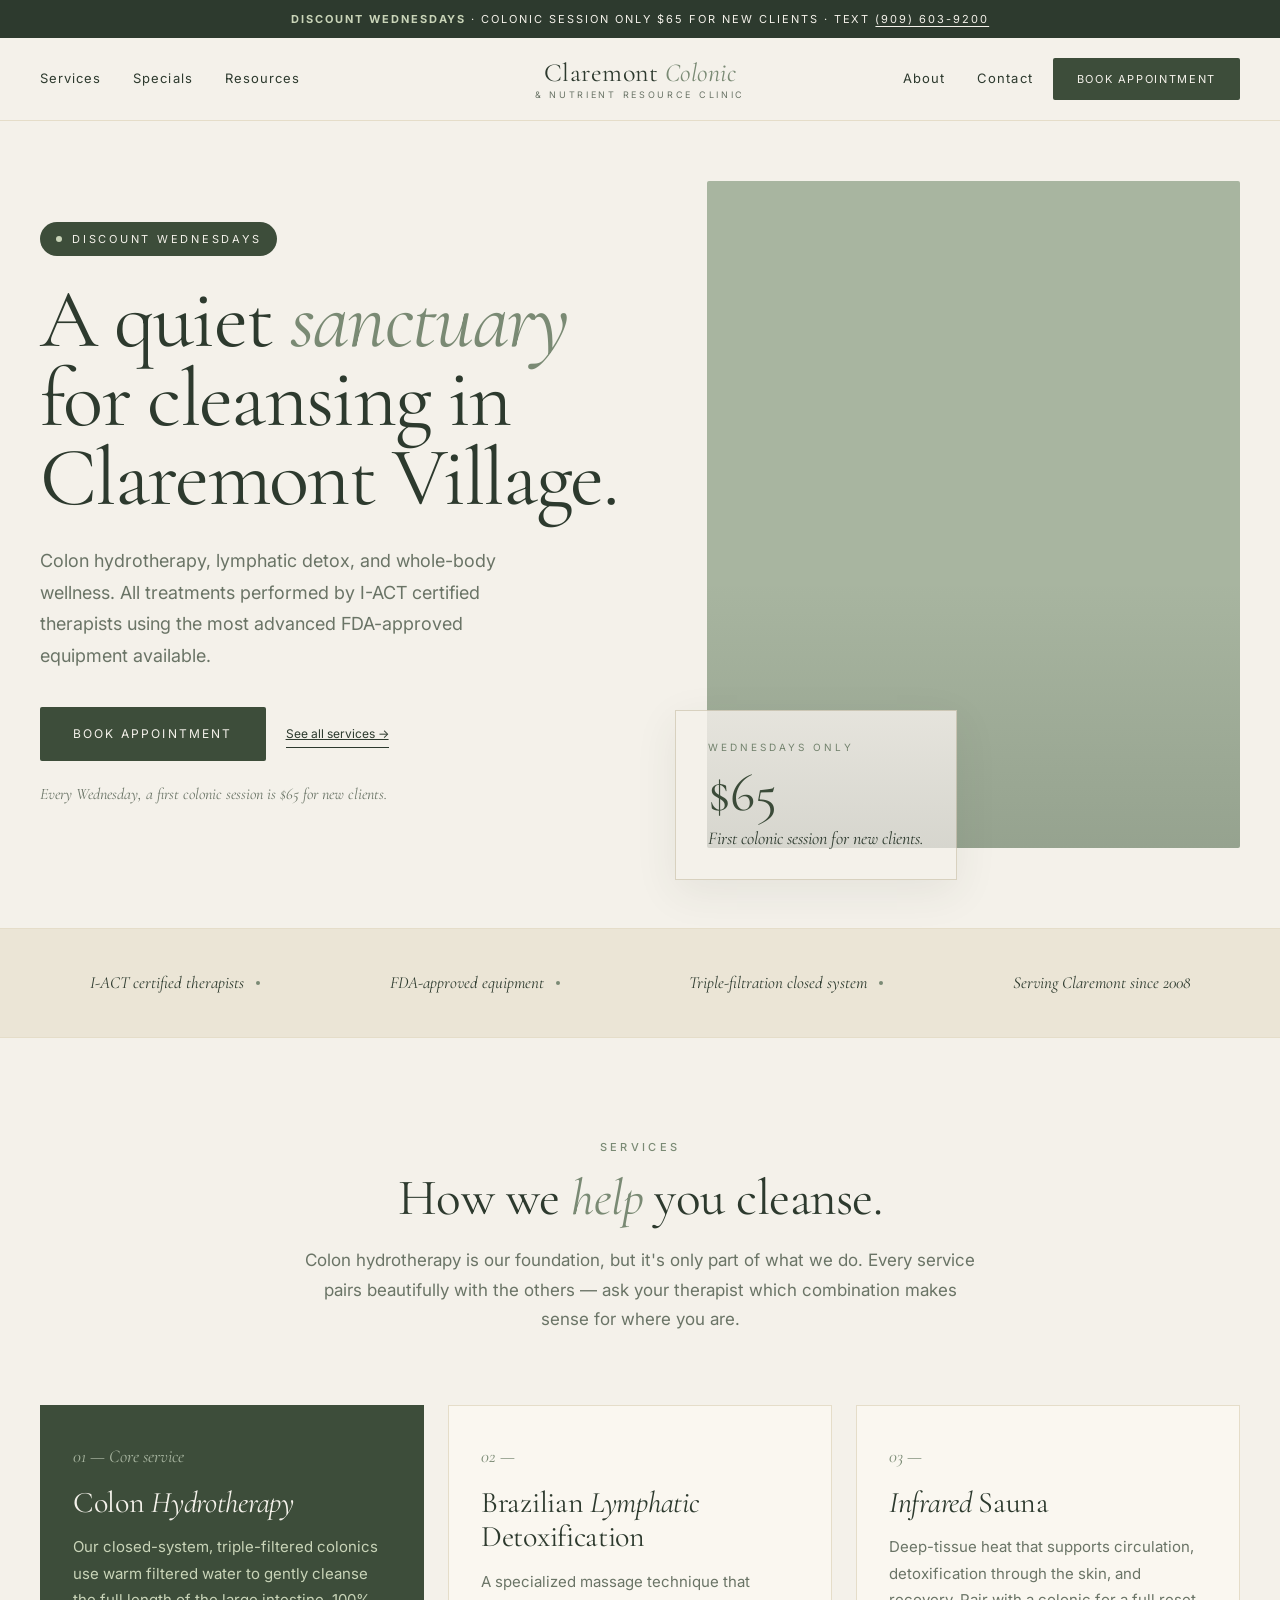
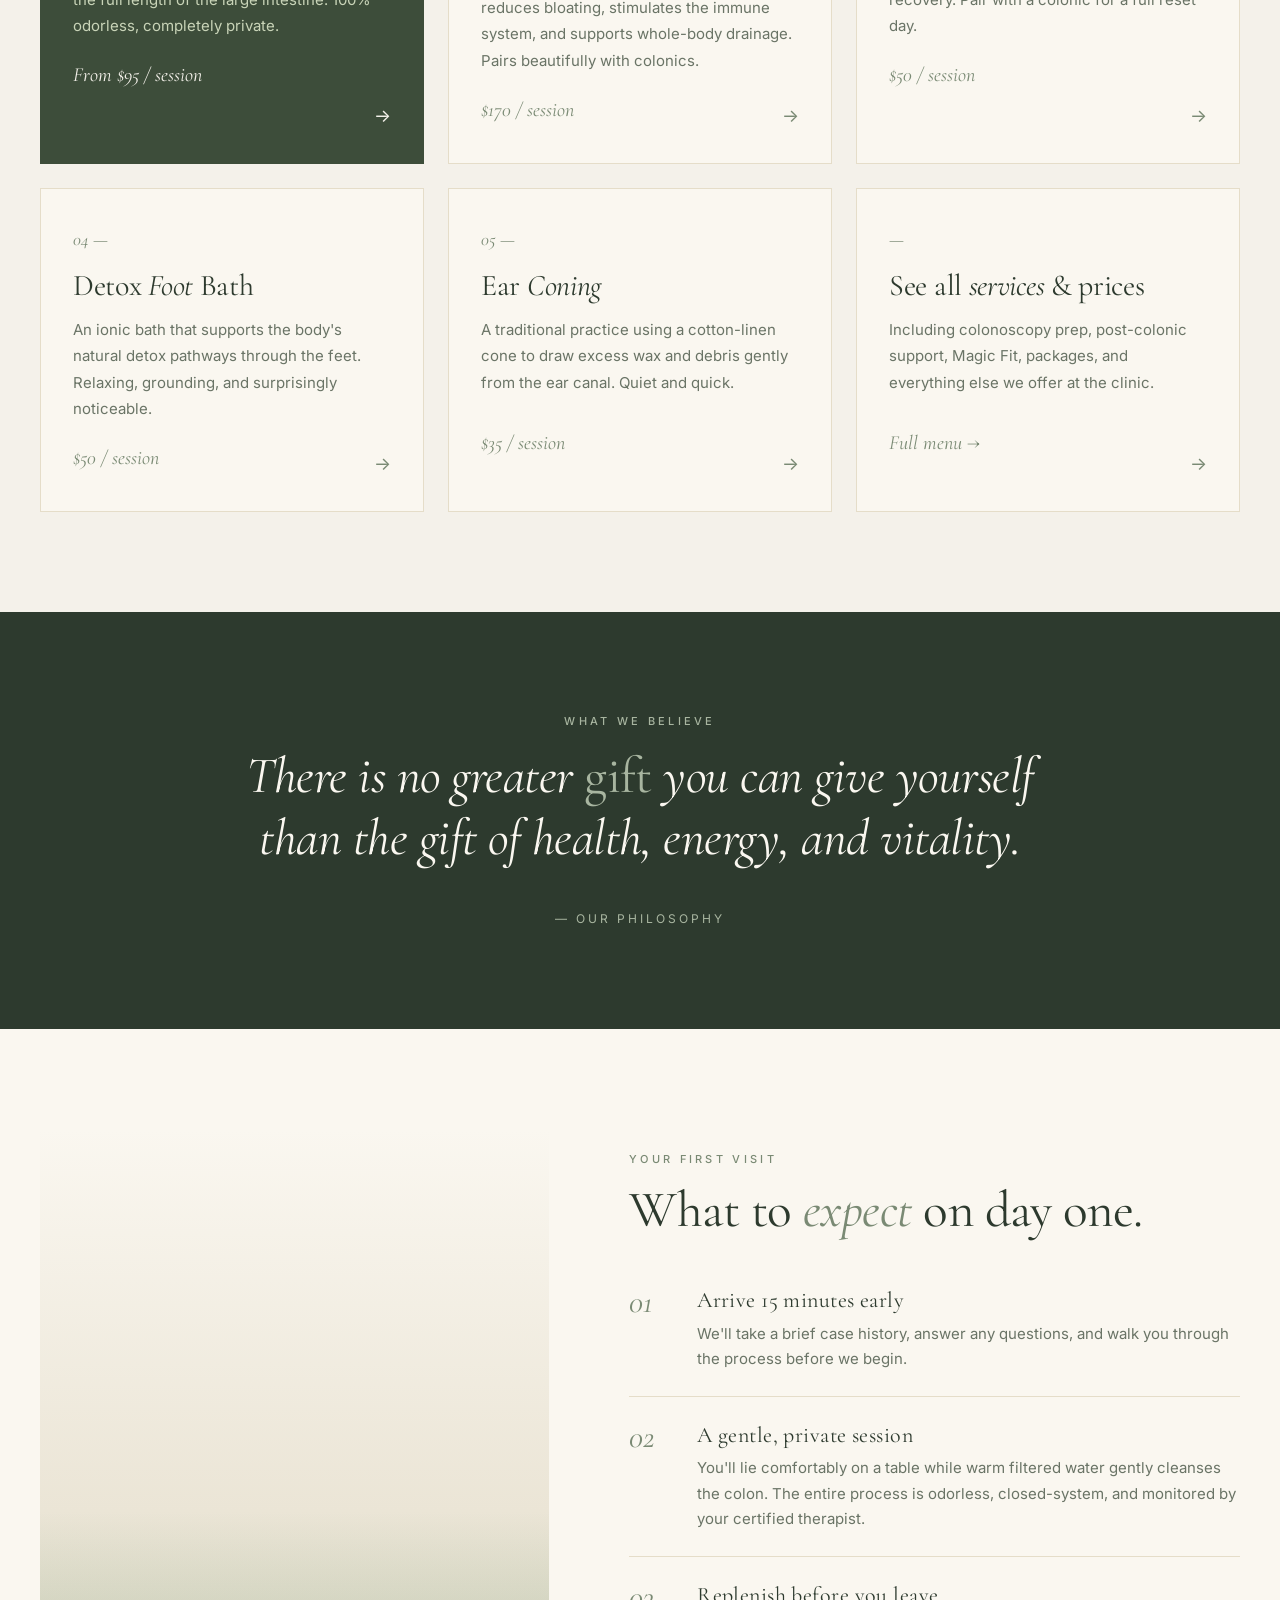
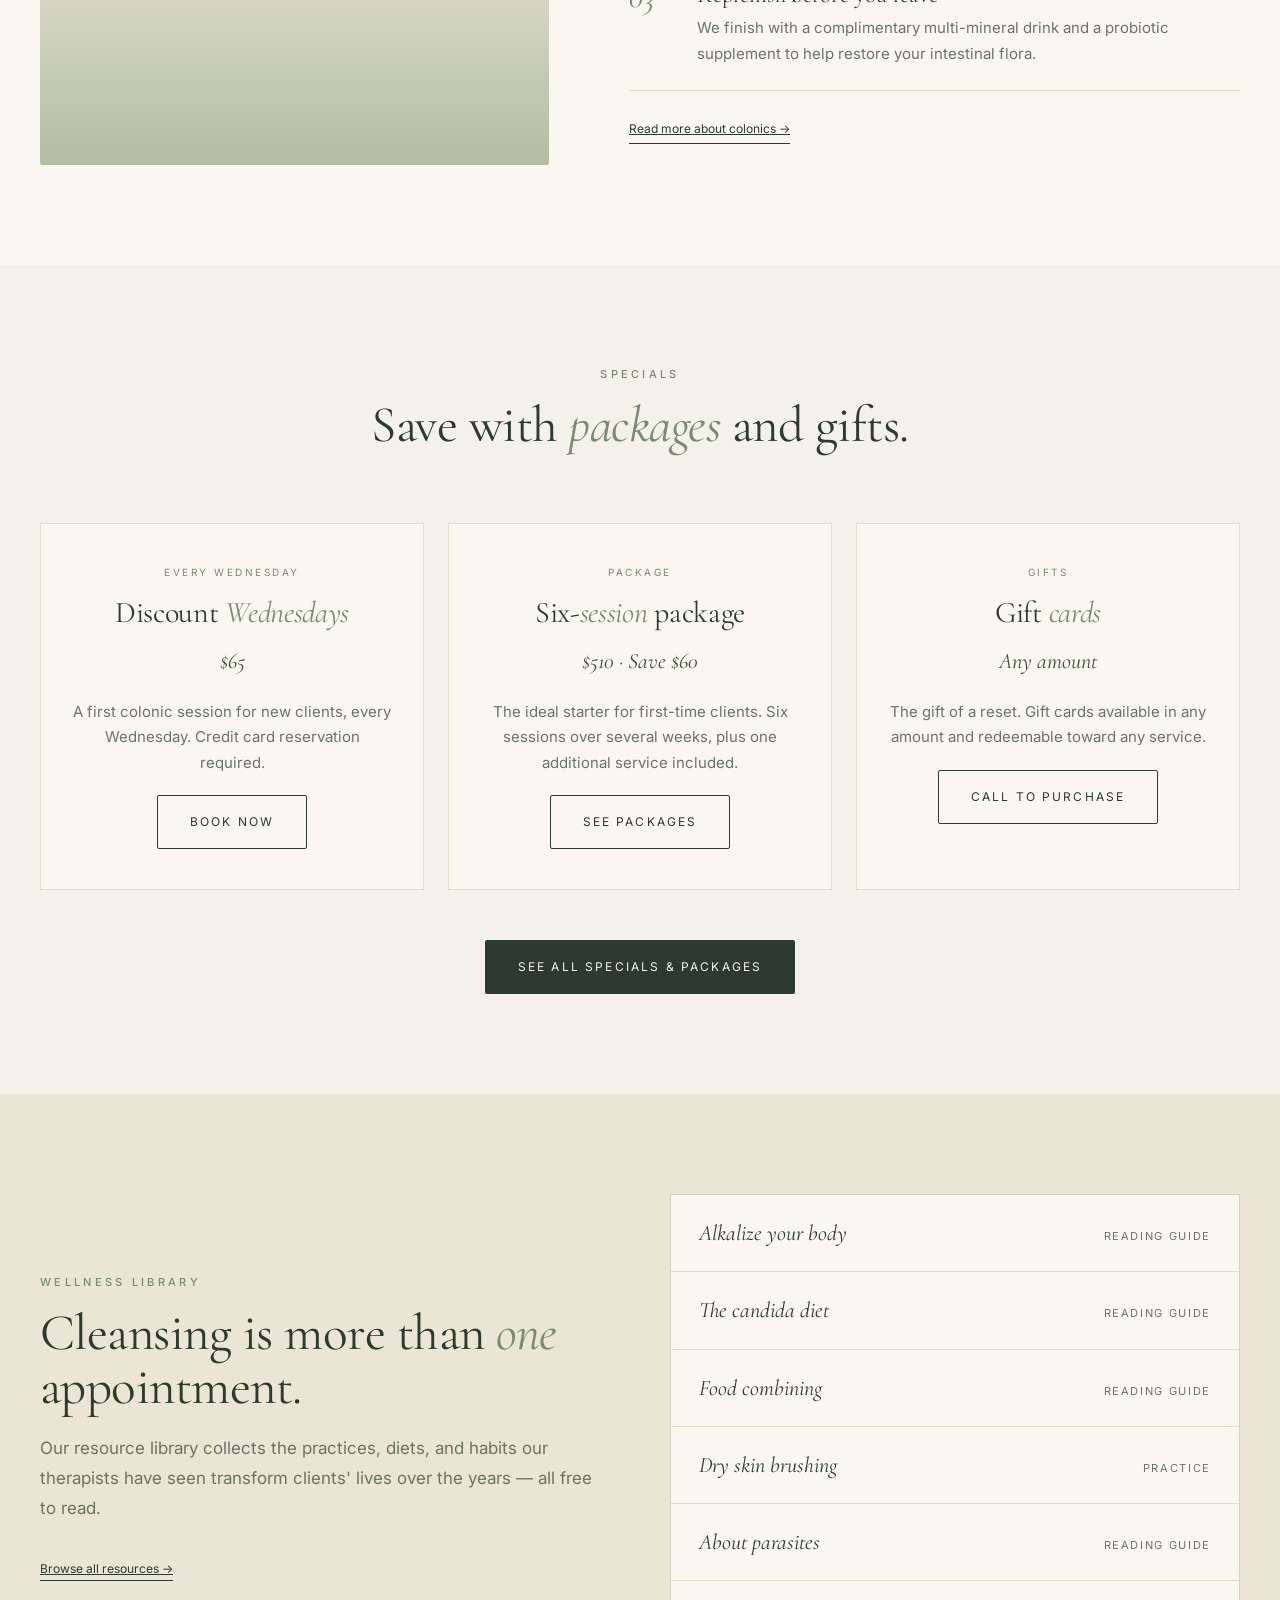
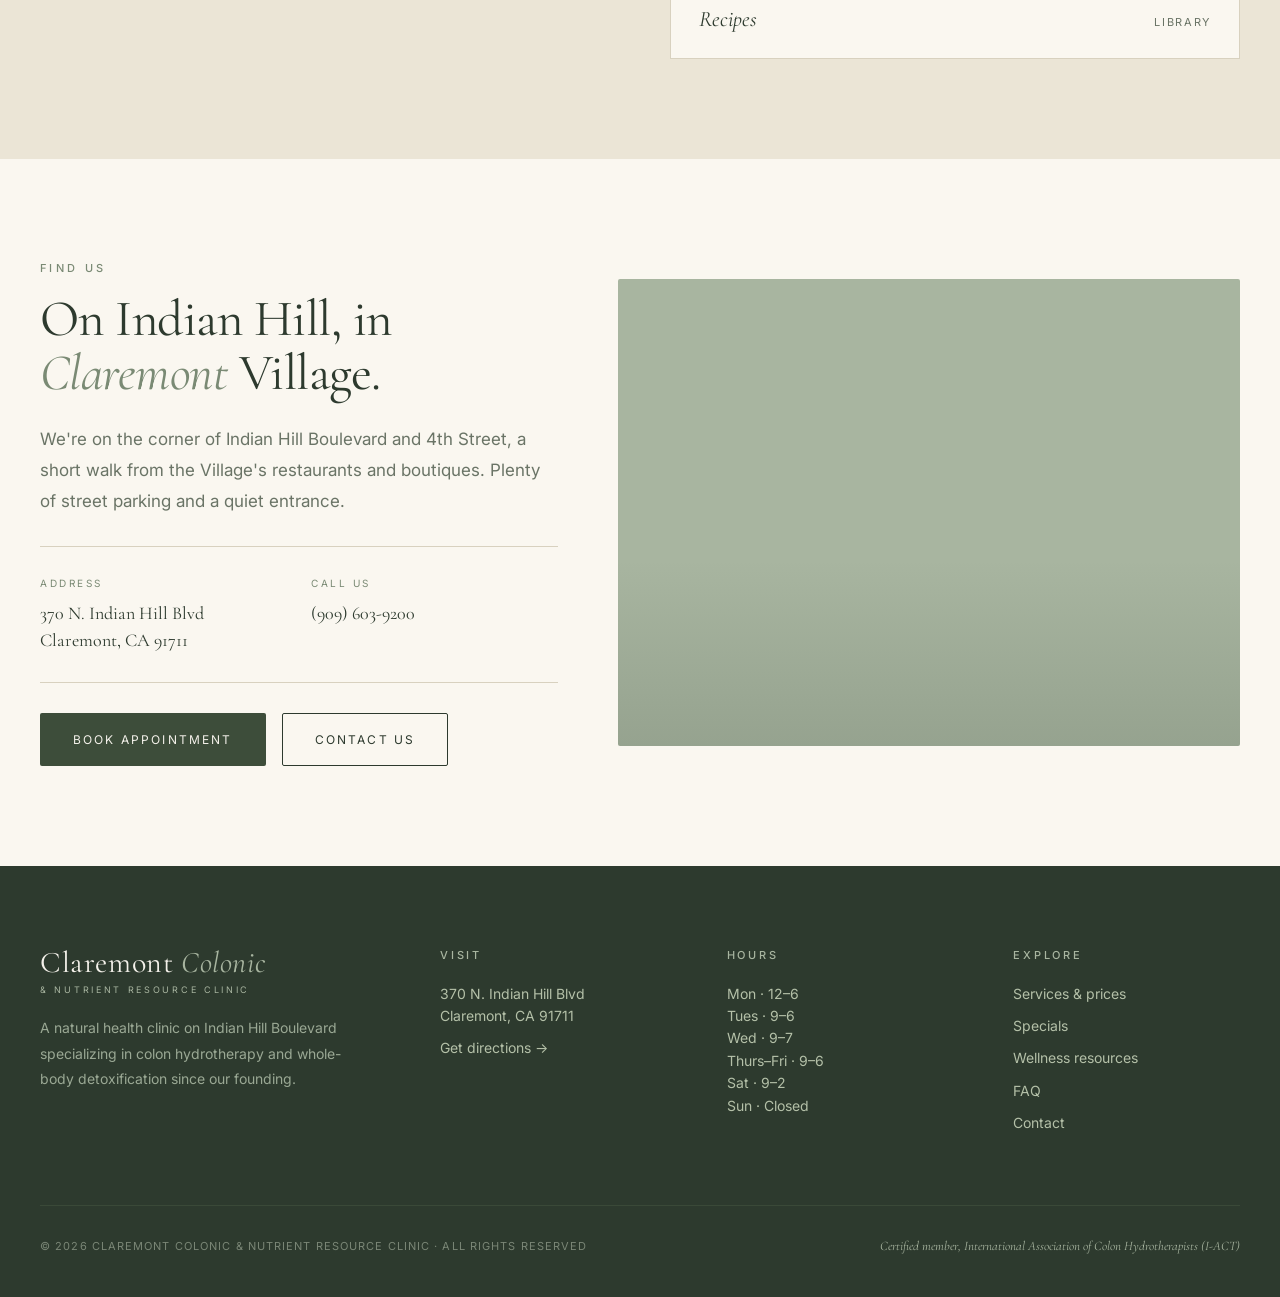
==== index.html @ 32102cdd "Add files via upload" ====
<!DOCTYPE html>
<html lang="en">
<head>
<meta charset="UTF-8">
<meta name="viewport" content="width=device-width, initial-scale=1.0">
<title>Claremont Colonic & Nutrient Resource Clinic · Colon Hydrotherapy in Claremont Village</title>
<meta name="description" content="A quiet sanctuary for cleansing in Claremont Village. Colon hydrotherapy, lymphatic detox, and whole-body wellness with I-ACT certified therapists.">
<link href="https://fonts.googleapis.com/css2?family=Cormorant+Garamond:ital,wght@0,400;0,500;1,400&family=Inter:wght@300;400;500&display=swap" rel="stylesheet">
<link rel="stylesheet" href="shared.css">
<style>
  /* === HERO with Wednesday special === */
  .hero {
    padding: 60px 40px 80px;
    min-height: 88vh;
    display: flex;
    align-items: center;
    background: var(--cream);
  }
  .hero-grid {
    display: grid;
    grid-template-columns: 1.1fr 1fr;
    gap: 80px;
    align-items: center;
    max-width: 1300px;
    margin: 0 auto;
    width: 100%;
  }
  .hero-badge {
    display: inline-flex;
    align-items: center;
    gap: 10px;
    padding: 8px 16px;
    background: var(--forest);
    color: var(--cream);
    font-size: 11px;
    letter-spacing: 0.25em;
    text-transform: uppercase;
    border-radius: 100px;
    margin-bottom: 24px;
  }
  .hero-badge .dot {
    width: 6px;
    height: 6px;
    background: #c9d4b8;
    border-radius: 50%;
  }
  .hero-left h1 {
    font-size: clamp(48px, 6.5vw, 92px);
    line-height: 0.95;
    margin-bottom: 28px;
    color: var(--forest-dark);
  }
  .hero-left h1 em {
    font-style: italic;
    color: var(--sage-deep);
  }
  .hero-lead {
    font-size: 18px;
    line-height: 1.75;
    max-width: 460px;
    margin-bottom: 36px;
    color: var(--muted);
  }
  .hero-ctas { display: flex; gap: 20px; align-items: center; flex-wrap: wrap; }
  .hero-fineprint {
    font-size: 13px;
    color: var(--muted);
    margin-top: 20px;
    font-style: italic;
    font-family: 'Cormorant Garamond', serif;
    font-size: 16px;
  }

  .hero-right { position: relative; }
  .hero-img {
    aspect-ratio: 4/5;
    border-radius: 2px;
  }
  .hero-deal {
    position: absolute;
    bottom: -32px;
    left: -32px;
    background: var(--cream);
    border: 1px solid var(--border);
    padding: 28px 32px;
    max-width: 300px;
    box-shadow: 0 12px 40px rgba(45, 58, 46, 0.08);
  }
  .hero-deal .label {
    font-size: 10px;
    letter-spacing: 0.3em;
    text-transform: uppercase;
    color: var(--sage-deep);
    margin-bottom: 10px;
  }
  .hero-deal .price {
    font-family: 'Cormorant Garamond', serif;
    font-size: 54px;
    color: var(--forest);
    line-height: 1;
    margin-bottom: 6px;
  }
  .hero-deal .desc {
    font-family: 'Cormorant Garamond', serif;
    font-style: italic;
    font-size: 18px;
    color: var(--ink);
    line-height: 1.4;
  }

  /* === TRUST STRIP === */
  .trust {
    background: var(--cream-deep);
    padding: 40px;
    border-top: 1px solid var(--border-light);
    border-bottom: 1px solid var(--border-light);
  }
  .trust-inner {
    max-width: 1200px;
    margin: 0 auto;
    display: flex;
    justify-content: space-around;
    align-items: center;
    gap: 30px;
    flex-wrap: wrap;
  }
  .trust-item {
    display: flex;
    align-items: center;
    gap: 12px;
    font-family: 'Cormorant Garamond', serif;
    font-size: 17px;
    font-style: italic;
    color: var(--ink);
  }
  .trust-item .sep {
    width: 4px;
    height: 4px;
    background: var(--sage-deep);
    border-radius: 50%;
  }

  /* === SERVICES OVERVIEW === */
  .services-section {
    background: var(--cream);
  }
  .services-head {
    text-align: center;
    max-width: 680px;
    margin: 0 auto 70px;
  }
  .services-head h2 em { font-style: italic; color: var(--sage-deep); }
  .services-head p { font-size: 17px; margin-top: 20px; color: var(--muted); line-height: 1.75; }

  .services-grid {
    display: grid;
    grid-template-columns: repeat(3, 1fr);
    gap: 24px;
    max-width: 1200px;
    margin: 0 auto;
  }
  .svc-card {
    text-decoration: none;
    color: inherit;
    display: block;
    padding: 36px 32px;
    background: var(--cream-light);
    border: 1px solid var(--border-light);
    transition: all 0.25s;
    position: relative;
  }
  .svc-card:hover {
    background: var(--cream-deep);
    border-color: var(--sage);
    transform: translateY(-2px);
  }
  .svc-card.featured {
    background: var(--forest);
    color: var(--cream);
    border-color: var(--forest);
  }
  .svc-card.featured:hover {
    background: var(--forest-dark);
  }
  .svc-card .num {
    font-family: 'Cormorant Garamond', serif;
    font-style: italic;
    font-size: 18px;
    color: var(--sage-deep);
    margin-bottom: 14px;
  }
  .svc-card.featured .num { color: var(--sage); }
  .svc-card h3 {
    font-family: 'Cormorant Garamond', serif;
    font-size: 30px;
    font-weight: 400;
    margin-bottom: 14px;
    color: var(--forest-dark);
    line-height: 1.15;
  }
  .svc-card.featured h3 { color: var(--cream); }
  .svc-card p {
    font-size: 15px;
    line-height: 1.75;
    color: var(--muted);
    margin-bottom: 20px;
    min-height: 90px;
  }
  .svc-card.featured p { color: #c9d4b8; }
  .svc-card .price {
    font-family: 'Cormorant Garamond', serif;
    font-style: italic;
    font-size: 20px;
    color: var(--sage-deep);
  }
  .svc-card.featured .price { color: var(--cream); }
  .svc-card .arrow {
    position: absolute;
    bottom: 32px;
    right: 32px;
    font-size: 18px;
    color: var(--sage-deep);
  }
  .svc-card.featured .arrow { color: var(--cream); }

  /* === PHILOSOPHY === */
  .philosophy {
    background: var(--forest-dark);
    color: var(--cream);
    text-align: center;
  }
  .philosophy .eyebrow { color: var(--sage); }
  .philosophy blockquote {
    font-family: 'Cormorant Garamond', serif;
    font-style: italic;
    font-size: clamp(32px, 4vw, 56px);
    line-height: 1.2;
    max-width: 920px;
    margin: 0 auto 40px;
    color: var(--cream-light);
    letter-spacing: -0.01em;
  }
  .philosophy blockquote em { color: var(--sage); font-style: normal; }
  .philosophy .attribution {
    font-size: 12px;
    letter-spacing: 0.25em;
    text-transform: uppercase;
    color: var(--sage);
  }

  /* === WHAT TO EXPECT === */
  .expect {
    background: var(--cream-light);
  }
  .expect-grid {
    display: grid;
    grid-template-columns: 1fr 1.2fr;
    gap: 80px;
    align-items: center;
    max-width: 1200px;
    margin: 0 auto;
  }
  .expect-img {
    aspect-ratio: 4/5;
    border-radius: 2px;
  }
  .expect-text h2 {
    margin-bottom: 24px;
  }
  .expect-text h2 em { font-style: italic; color: var(--sage-deep); }
  .expect-step {
    display: grid;
    grid-template-columns: 48px 1fr;
    gap: 20px;
    padding: 24px 0;
    border-bottom: 1px solid var(--border-light);
  }
  .expect-step:last-child { border-bottom: none; }
  .expect-step .n {
    font-family: 'Cormorant Garamond', serif;
    font-style: italic;
    font-size: 32px;
    color: var(--sage-deep);
    line-height: 1;
  }
  .expect-step h4 {
    font-family: 'Cormorant Garamond', serif;
    font-size: 22px;
    font-weight: 400;
    margin-bottom: 6px;
    color: var(--forest-dark);
  }
  .expect-step p {
    font-size: 15px;
    line-height: 1.7;
    color: var(--muted);
  }

  /* === SPECIALS TEASER === */
  .specials {
    background: var(--cream);
  }
  .specials-grid {
    display: grid;
    grid-template-columns: 1fr 1fr 1fr;
    gap: 24px;
    max-width: 1200px;
    margin: 0 auto;
  }
  .special-card {
    padding: 40px 32px;
    background: var(--cream-light);
    border: 1px solid var(--border-light);
    text-align: center;
  }
  .special-card .tag {
    font-size: 10px;
    letter-spacing: 0.25em;
    text-transform: uppercase;
    color: var(--sage-deep);
    margin-bottom: 14px;
  }
  .special-card h3 {
    font-family: 'Cormorant Garamond', serif;
    font-size: 30px;
    font-weight: 400;
    margin-bottom: 12px;
    line-height: 1.2;
  }
  .special-card h3 em { font-style: italic; color: var(--sage-deep); }
  .special-card p {
    font-size: 15px;
    line-height: 1.7;
    color: var(--muted);
    margin-bottom: 20px;
  }
  .special-card .amount {
    font-family: 'Cormorant Garamond', serif;
    font-style: italic;
    font-size: 22px;
    color: var(--forest);
    margin-bottom: 20px;
  }

  /* === RESOURCES PREVIEW === */
  .resources-preview {
    background: var(--cream-deep);
  }
  .resources-grid {
    display: grid;
    grid-template-columns: 1fr 1fr;
    gap: 60px;
    align-items: center;
    max-width: 1200px;
    margin: 0 auto;
  }
  .resources-text h2 em { font-style: italic; color: var(--sage-deep); }
  .resources-text p { font-size: 17px; line-height: 1.75; color: var(--muted); margin: 20px 0 30px; }
  .resources-list {
    list-style: none;
    padding: 0;
    background: var(--cream-light);
    border: 1px solid var(--border);
  }
  .resources-list li {
    padding: 20px 28px;
    border-bottom: 1px solid var(--border-light);
    display: flex;
    justify-content: space-between;
    align-items: baseline;
  }
  .resources-list li:last-child { border-bottom: none; }
  .resources-list li a {
    font-family: 'Cormorant Garamond', serif;
    font-size: 22px;
    color: var(--forest-dark);
    text-decoration: none;
    font-style: italic;
  }
  .resources-list li a:hover { color: var(--sage-deep); }
  .resources-list li .meta {
    font-size: 11px;
    letter-spacing: 0.15em;
    text-transform: uppercase;
    color: var(--muted);
  }

  /* === LOCATION === */
  .location-block {
    background: var(--cream-light);
  }
  .location-grid {
    display: grid;
    grid-template-columns: 1fr 1.2fr;
    gap: 60px;
    max-width: 1200px;
    margin: 0 auto;
    align-items: center;
  }
  .location-text h2 { margin-bottom: 24px; }
  .location-text h2 em { font-style: italic; color: var(--sage-deep); }
  .location-text p {
    font-size: 17px;
    line-height: 1.8;
    margin-bottom: 20px;
    color: var(--muted);
  }
  .location-details {
    display: grid;
    grid-template-columns: 1fr 1fr;
    gap: 24px;
    margin: 30px 0;
    padding: 28px 0;
    border-top: 1px solid var(--border);
    border-bottom: 1px solid var(--border);
  }
  .location-detail .label {
    font-size: 10px;
    letter-spacing: 0.25em;
    text-transform: uppercase;
    color: var(--sage-deep);
    margin-bottom: 8px;
  }
  .location-detail .val {
    font-family: 'Cormorant Garamond', serif;
    font-size: 18px;
    color: var(--forest-dark);
    line-height: 1.5;
  }
  .location-detail .val a { color: var(--forest-dark); text-decoration: none; }
  .location-img {
    aspect-ratio: 4/3;
    border-radius: 2px;
  }

  @media (max-width: 900px) {
    .hero-grid, .expect-grid, .resources-grid, .location-grid { grid-template-columns: 1fr; gap: 50px; }
    .hero-deal { position: static; margin-top: -20px; }
    .services-grid, .specials-grid { grid-template-columns: 1fr; }
    .trust-item { font-size: 15px; }
    .location-details { grid-template-columns: 1fr; }
  }
</style>
</head>
<body data-page="home">

<div id="site-header"></div>

<!-- HERO -->
<section class="hero">
  <div class="hero-grid">
    <div class="hero-left">
      <div class="hero-badge"><span class="dot"></span>Discount Wednesdays</div>
      <h1>A quiet <em>sanctuary</em> for cleansing in Claremont Village.</h1>
      <p class="hero-lead">Colon hydrotherapy, lymphatic detox, and whole-body wellness. All treatments performed by I-ACT certified therapists using the most advanced FDA-approved equipment available.</p>
      <div class="hero-ctas">
        <a href="#" class="cta cta-primary">Book Appointment</a>
        <a href="services.html" class="cta-ghost">See all services →</a>
      </div>
      <div class="hero-fineprint">Every Wednesday, a first colonic session is $65 for new clients.</div>
    </div>
    <div class="hero-right">
      <div class="hero-img img-slot building"></div>
      <div class="hero-deal">
        <div class="label">Wednesdays only</div>
        <div class="price">$65</div>
        <div class="desc">First colonic session for new clients.</div>
      </div>
    </div>
  </div>
</section>

<!-- TRUST STRIP -->
<div class="trust">
  <div class="trust-inner">
    <div class="trust-item">I-ACT certified therapists<span class="sep"></span></div>
    <div class="trust-item">FDA-approved equipment<span class="sep"></span></div>
    <div class="trust-item">Triple-filtration closed system<span class="sep"></span></div>
    <div class="trust-item">Serving Claremont since 2008</div>
  </div>
</div>

<!-- SERVICES -->
<section class="services-section">
  <div class="container">
    <div class="services-head">
      <div class="eyebrow">Services</div>
      <h2>How we <em>help</em> you cleanse.</h2>
      <p>Colon hydrotherapy is our foundation, but it's only part of what we do. Every service pairs beautifully with the others — ask your therapist which combination makes sense for where you are.</p>
    </div>

    <div class="services-grid">
      <a href="service-colonics.html" class="svc-card featured">
        <div class="num">01 — Core service</div>
        <h3>Colon <em>Hydrotherapy</em></h3>
        <p>Our closed-system, triple-filtered colonics use warm filtered water to gently cleanse the full length of the large intestine. 100% odorless, completely private.</p>
        <div class="price">From $95 / session</div>
        <span class="arrow">→</span>
      </a>

      <a href="service-stub.html" class="svc-card">
        <div class="num">02 —</div>
        <h3>Brazilian <em>Lymphatic</em> Detoxification</h3>
        <p>A specialized massage technique that reduces bloating, stimulates the immune system, and supports whole-body drainage. Pairs beautifully with colonics.</p>
        <div class="price">$170 / session</div>
        <span class="arrow">→</span>
      </a>

      <a href="service-stub.html" class="svc-card">
        <div class="num">03 —</div>
        <h3><em>Infrared</em> Sauna</h3>
        <p>Deep-tissue heat that supports circulation, detoxification through the skin, and recovery. Pair with a colonic for a full reset day.</p>
        <div class="price">$50 / session</div>
        <span class="arrow">→</span>
      </a>

      <a href="service-stub.html" class="svc-card">
        <div class="num">04 —</div>
        <h3>Detox <em>Foot</em> Bath</h3>
        <p>An ionic bath that supports the body's natural detox pathways through the feet. Relaxing, grounding, and surprisingly noticeable.</p>
        <div class="price">$50 / session</div>
        <span class="arrow">→</span>
      </a>

      <a href="service-stub.html" class="svc-card">
        <div class="num">05 —</div>
        <h3>Ear <em>Coning</em></h3>
        <p>A traditional practice using a cotton-linen cone to draw excess wax and debris gently from the ear canal. Quiet and quick.</p>
        <div class="price">$35 / session</div>
        <span class="arrow">→</span>
      </a>

      <a href="services.html" class="svc-card">
        <div class="num">—</div>
        <h3>See all <em>services</em> & prices</h3>
        <p>Including colonoscopy prep, post-colonic support, Magic Fit, packages, and everything else we offer at the clinic.</p>
        <div class="price">Full menu →</div>
        <span class="arrow">→</span>
      </a>
    </div>
  </div>
</section>

<!-- PHILOSOPHY -->
<section class="philosophy">
  <div class="container-narrow">
    <div class="eyebrow">What we believe</div>
    <blockquote>There is no greater <em>gift</em> you can give yourself than the gift of health, energy, and vitality.</blockquote>
    <div class="attribution">— Our philosophy</div>
  </div>
</section>

<!-- WHAT TO EXPECT -->
<section class="expect">
  <div class="expect-grid">
    <div class="expect-img img-slot clean-linen"></div>
    <div class="expect-text">
      <div class="eyebrow">Your first visit</div>
      <h2>What to <em>expect</em> on day one.</h2>
      <div class="expect-step">
        <div class="n">01</div>
        <div>
          <h4>Arrive 15 minutes early</h4>
          <p>We'll take a brief case history, answer any questions, and walk you through the process before we begin.</p>
        </div>
      </div>
      <div class="expect-step">
        <div class="n">02</div>
        <div>
          <h4>A gentle, private session</h4>
          <p>You'll lie comfortably on a table while warm filtered water gently cleanses the colon. The entire process is odorless, closed-system, and monitored by your certified therapist.</p>
        </div>
      </div>
      <div class="expect-step">
        <div class="n">03</div>
        <div>
          <h4>Replenish before you leave</h4>
          <p>We finish with a complimentary multi-mineral drink and a probiotic supplement to help restore your intestinal flora.</p>
        </div>
      </div>
      <a href="service-colonics.html" class="cta-ghost" style="margin-top: 24px; display: inline-block;">Read more about colonics →</a>
    </div>
  </div>
</section>

<!-- SPECIALS -->
<section class="specials">
  <div class="container">
    <div class="services-head">
      <div class="eyebrow">Specials</div>
      <h2>Save with <em>packages</em> and gifts.</h2>
    </div>
    <div class="specials-grid">
      <div class="special-card">
        <div class="tag">Every Wednesday</div>
        <h3>Discount <em>Wednesdays</em></h3>
        <div class="amount">$65</div>
        <p>A first colonic session for new clients, every Wednesday. Credit card reservation required.</p>
        <a href="#" class="cta cta-outline">Book now</a>
      </div>
      <div class="special-card">
        <div class="tag">Package</div>
        <h3>Six-<em>session</em> package</h3>
        <div class="amount">$510 · Save $60</div>
        <p>The ideal starter for first-time clients. Six sessions over several weeks, plus one additional service included.</p>
        <a href="services.html" class="cta cta-outline">See packages</a>
      </div>
      <div class="special-card">
        <div class="tag">Gifts</div>
        <h3>Gift <em>cards</em></h3>
        <div class="amount">Any amount</div>
        <p>The gift of a reset. Gift cards available in any amount and redeemable toward any service.</p>
        <a href="tel:9096039200" class="cta cta-outline">Call to purchase</a>
      </div>
    </div>
    <div style="text-align: center; margin-top: 50px;">
      <a href="specials.html" class="cta cta-dark">See all specials & packages</a>
    </div>
  </div>
</section>

<!-- RESOURCES -->
<section class="resources-preview">
  <div class="resources-grid">
    <div class="resources-text">
      <div class="eyebrow">Wellness library</div>
      <h2>Cleansing is more than <em>one</em> appointment.</h2>
      <p>Our resource library collects the practices, diets, and habits our therapists have seen transform clients' lives over the years — all free to read.</p>
      <a href="resources.html" class="cta-ghost">Browse all resources →</a>
    </div>
    <ul class="resources-list">
      <li>
        <a href="resources.html">Alkalize your body</a>
        <span class="meta">Reading guide</span>
      </li>
      <li>
        <a href="resources.html">The candida diet</a>
        <span class="meta">Reading guide</span>
      </li>
      <li>
        <a href="resources.html">Food combining</a>
        <span class="meta">Reading guide</span>
      </li>
      <li>
        <a href="resources.html">Dry skin brushing</a>
        <span class="meta">Practice</span>
      </li>
      <li>
        <a href="resources.html">About parasites</a>
        <span class="meta">Reading guide</span>
      </li>
      <li>
        <a href="resources.html">Recipes</a>
        <span class="meta">Library</span>
      </li>
    </ul>
  </div>
</section>

<!-- LOCATION -->
<section class="location-block">
  <div class="location-grid">
    <div class="location-text">
      <div class="eyebrow">Find us</div>
      <h2>On Indian Hill, in <em>Claremont</em> Village.</h2>
      <p>We're on the corner of Indian Hill Boulevard and 4th Street, a short walk from the Village's restaurants and boutiques. Plenty of street parking and a quiet entrance.</p>
      <div class="location-details">
        <div class="location-detail">
          <div class="label">Address</div>
          <div class="val">370 N. Indian Hill Blvd<br>Claremont, CA 91711</div>
        </div>
        <div class="location-detail">
          <div class="label">Call us</div>
          <div class="val"><a href="tel:9096039200">(909) 603-9200</a></div>
        </div>
      </div>
      <div style="display: flex; gap: 16px; flex-wrap: wrap;">
        <a href="#" class="cta cta-primary">Book Appointment</a>
        <a href="contact.html" class="cta cta-outline">Contact us</a>
      </div>
    </div>
    <div class="location-img img-slot building"></div>
  </div>
</section>

<div id="site-footer"></div>
<script src="shared.js"></script>
</body>
</html>
---- shared.css ----
/* ==========================================================================
   CLAREMONT COLONIC & NUTRIENT RESOURCE CLINIC — shared styles
   ========================================================================== */

* { margin: 0; padding: 0; box-sizing: border-box; }
html { scroll-behavior: smooth; }
body {
  font-family: 'Inter', -apple-system, sans-serif;
  background: #f4f1ea;
  color: #2d3a2e;
  line-height: 1.65;
  font-size: 16px;
  -webkit-font-smoothing: antialiased;
}

/* Palette */
:root {
  --cream: #f4f1ea;
  --cream-light: #faf7f0;
  --cream-deep: #ebe5d6;
  --sage: #a8b5a0;
  --sage-deep: #7a8a74;
  --forest: #3d4d3a;
  --forest-dark: #2d3a2e;
  --terracotta: #b5724f;
  --ink: #2d3a2e;
  --muted: #6a7466;
  --border: #d8d1bf;
  --border-light: #e5ddc9;
}

/* Typography */
h1, h2, h3, h4 {
  font-family: 'Cormorant Garamond', serif;
  font-weight: 400;
  letter-spacing: -0.01em;
  color: var(--forest-dark);
}
h1 { font-size: clamp(44px, 6vw, 84px); line-height: 0.98; letter-spacing: -0.02em; }
h2 { font-size: clamp(32px, 4vw, 52px); line-height: 1.05; }
h3 { font-size: clamp(22px, 2.5vw, 30px); line-height: 1.2; }
h4 { font-size: 18px; line-height: 1.3; font-family: 'Inter', sans-serif; font-weight: 500; letter-spacing: 0.02em; }
p { color: #4a5448; }
em { font-style: italic; }

/* Top bar */
.top-bar {
  background: var(--forest-dark);
  color: var(--cream);
  padding: 10px 24px;
  text-align: center;
  font-size: 11px;
  letter-spacing: 0.18em;
  text-transform: uppercase;
}
.top-bar a { color: var(--cream); text-decoration: underline; text-decoration-thickness: 0.5px; text-underline-offset: 3px; }
.top-bar strong { color: #c9d4b8; }

/* Header / Nav */
.header {
  background: var(--cream);
  border-bottom: 1px solid var(--border-light);
  position: sticky;
  top: 0;
  z-index: 100;
  backdrop-filter: blur(8px);
  background: rgba(244, 241, 234, 0.95);
}
.nav {
  display: grid;
  grid-template-columns: 1fr auto 1fr;
  align-items: center;
  padding: 20px 40px;
  max-width: 1400px;
  margin: 0 auto;
}
.nav-links {
  display: flex;
  gap: 32px;
  font-size: 13px;
  letter-spacing: 0.08em;
  color: var(--ink);
}
.nav-links a {
  text-decoration: none;
  color: var(--ink);
  padding: 4px 0;
  border-bottom: 1px solid transparent;
  transition: border-color 0.2s;
}
.nav-links a:hover, .nav-links a.active { border-bottom-color: var(--sage-deep); }
.logo {
  text-align: center;
  font-family: 'Cormorant Garamond', serif;
  font-size: 26px;
  letter-spacing: 0.02em;
  color: var(--forest-dark);
  text-decoration: none;
  line-height: 1;
}
.logo em {
  font-style: italic;
  color: var(--sage-deep);
}
.logo .sub {
  display: block;
  font-family: 'Inter', sans-serif;
  font-size: 9px;
  letter-spacing: 0.3em;
  color: var(--muted);
  margin-top: 4px;
  text-transform: uppercase;
}
.nav-right {
  display: flex;
  justify-content: flex-end;
  align-items: center;
  gap: 20px;
}
.cta-small {
  background: var(--forest);
  color: var(--cream);
  padding: 12px 24px;
  font-size: 11px;
  letter-spacing: 0.15em;
  text-transform: uppercase;
  text-decoration: none;
  border-radius: 2px;
  transition: background 0.2s;
}
.cta-small:hover { background: var(--terracotta); }
.mobile-menu-btn { display: none; }

/* Sections */
section { padding: 100px 40px; }
.container { max-width: 1200px; margin: 0 auto; }
.container-narrow { max-width: 820px; margin: 0 auto; }
.container-wide { max-width: 1400px; margin: 0 auto; }

/* Eyebrow label */
.eyebrow {
  font-size: 11px;
  letter-spacing: 0.3em;
  text-transform: uppercase;
  color: var(--sage-deep);
  margin-bottom: 16px;
  font-weight: 500;
}

/* CTAs */
.cta {
  display: inline-block;
  padding: 16px 32px;
  font-size: 12px;
  letter-spacing: 0.18em;
  text-transform: uppercase;
  text-decoration: none;
  border-radius: 2px;
  transition: all 0.2s;
  border: 1px solid transparent;
  cursor: pointer;
  font-family: inherit;
}
.cta-primary {
  background: var(--forest);
  color: var(--cream);
}
.cta-primary:hover { background: var(--terracotta); }
.cta-dark {
  background: var(--ink);
  color: var(--cream);
}
.cta-dark:hover { background: var(--forest); }
.cta-ghost {
  color: var(--ink);
  border-bottom: 1px solid var(--ink);
  padding: 4px 0;
  border-radius: 0;
  font-size: 12px;
}
.cta-ghost:hover { color: var(--sage-deep); border-color: var(--sage-deep); }
.cta-outline {
  background: transparent;
  color: var(--ink);
  border: 1px solid var(--ink);
}
.cta-outline:hover { background: var(--ink); color: var(--cream); }

/* Footer */
footer {
  background: var(--forest-dark);
  color: #b4c0a8;
  padding: 80px 40px 40px;
}
.foot-grid {
  display: grid;
  grid-template-columns: 1.5fr 1fr 1fr 1fr;
  gap: 60px;
  max-width: 1200px;
  margin: 0 auto 60px;
}
.foot-brand .logo-wrap {
  color: var(--cream);
  font-family: 'Cormorant Garamond', serif;
  font-size: 30px;
  margin-bottom: 20px;
  letter-spacing: 0.02em;
  line-height: 1.1;
}
.foot-brand .logo-wrap em { font-style: italic; color: var(--sage); }
.foot-brand .logo-wrap .sub {
  display: block;
  font-family: 'Inter', sans-serif;
  font-size: 9px;
  letter-spacing: 0.3em;
  color: var(--sage);
  margin-top: 6px;
  text-transform: uppercase;
}
.foot-brand p { color: #9aa894; font-size: 14px; line-height: 1.8; max-width: 320px; }
.foot-col h5 {
  font-family: 'Inter', sans-serif;
  font-size: 11px;
  letter-spacing: 0.25em;
  text-transform: uppercase;
  color: var(--sage);
  margin-bottom: 18px;
  font-weight: 500;
}
.foot-col a, .foot-col p { display: block; color: #b4c0a8; text-decoration: none; font-size: 14px; margin-bottom: 10px; line-height: 1.6; }
.foot-col a:hover { color: var(--cream); }
.foot-bottom {
  border-top: 1px solid #3a4938;
  padding-top: 30px;
  max-width: 1200px;
  margin: 0 auto;
  display: flex;
  justify-content: space-between;
  align-items: center;
  font-size: 11px;
  letter-spacing: 0.1em;
  color: #7a8676;
  text-transform: uppercase;
}
.foot-iact {
  font-family: 'Cormorant Garamond', serif;
  font-style: italic;
  font-size: 13px;
  color: var(--sage);
  letter-spacing: 0;
  text-transform: none;
}
.foot-social { display: flex; gap: 20px; }
.foot-social a { color: #b4c0a8; text-decoration: none; font-size: 11px; letter-spacing: 0.15em; }
.foot-social a:hover { color: var(--cream); }

/* Page header */
.page-header {
  padding: 80px 40px 60px;
  text-align: center;
  background: var(--cream-light);
  border-bottom: 1px solid var(--border-light);
}
.page-header h1 { font-size: clamp(40px, 5vw, 72px); max-width: 820px; margin: 0 auto 20px; }
.page-header h1 em { font-style: italic; color: var(--sage-deep); }
.page-header p { max-width: 620px; margin: 0 auto; color: var(--muted); font-size: 17px; line-height: 1.7; }

/* Photo slots — real imagery via CCNRC's current site + backup CDN */
.img-slot {
  position: relative;
  overflow: hidden;
  background-size: cover;
  background-position: center;
  background-color: var(--sage);
}
.img-slot::before {
  content: '';
  position: absolute;
  inset: 0;
  background: linear-gradient(180deg, rgba(45,58,46,0) 60%, rgba(45,58,46,0.15));
  pointer-events: none;
  z-index: 1;
}
.img-slot.building {
  background-image: url('https://claremontcoloniccenter.com/wp-content/uploads/buldg-1.jpg');
}
.img-slot.giftcard {
  background-image: url('https://claremontcoloniccenter.com/wp-content/uploads/GC.png');
  background-color: var(--cream-deep);
  background-size: contain;
  background-repeat: no-repeat;
}
.img-slot.soft-portrait {
  background: linear-gradient(135deg, #c9d4b8 0%, #a8b5a0 55%, #7a8a74 100%);
}
.img-slot.clean-linen {
  background: linear-gradient(180deg, #faf7f0 0%, #ebe5d6 60%, #c9d4b8 100%);
}
.img-slot.herb-garden {
  background: linear-gradient(135deg, #7a8a74 0%, #3d4d3a 60%, #2d3a2e 100%);
}
.img-slot.warm-cream {
  background: linear-gradient(135deg, #ebe5d6 0%, #d4c7a8 60%, #a8957a 100%);
}

/* Mobile drawer */
.mobile-drawer {
  position: fixed;
  inset: 0;
  z-index: 200;
  pointer-events: none;
  visibility: hidden;
}
.mobile-drawer.is-open {
  pointer-events: auto;
  visibility: visible;
}
.mobile-drawer-scrim {
  position: absolute;
  inset: 0;
  background: rgba(45, 58, 46, 0);
  transition: background 0.3s ease;
}
.mobile-drawer.is-open .mobile-drawer-scrim {
  background: rgba(45, 58, 46, 0.5);
}
.mobile-drawer-inner {
  position: absolute;
  top: 0;
  right: 0;
  bottom: 0;
  width: min(88vw, 400px);
  background: var(--cream);
  display: flex;
  flex-direction: column;
  transform: translateX(100%);
  transition: transform 0.3s cubic-bezier(0.16, 1, 0.3, 1);
  box-shadow: -8px 0 32px rgba(45, 58, 46, 0.18);
}
.mobile-drawer.is-open .mobile-drawer-inner {
  transform: translateX(0);
}
.mobile-drawer-head {
  display: flex;
  justify-content: space-between;
  align-items: center;
  padding: 22px 28px;
  border-bottom: 1px solid var(--border-light);
}
.mobile-drawer-head .logo {
  font-family: 'Cormorant Garamond', serif;
  font-size: 22px;
  color: var(--forest-dark);
}
.mobile-drawer-head .logo em { font-style: italic; color: var(--sage-deep); }
.mobile-drawer-head .logo .sub {
  display: block;
  font-family: 'Inter', sans-serif;
  font-size: 9px;
  letter-spacing: 0.3em;
  color: var(--muted);
  margin-top: 3px;
  text-transform: uppercase;
}
.mobile-close-btn {
  font-size: 12px;
  letter-spacing: 0.15em;
  text-transform: uppercase;
  background: none;
  border: none;
  cursor: pointer;
  color: var(--ink);
  padding: 8px 4px;
}
.mobile-drawer-links {
  display: flex;
  flex-direction: column;
  padding: 20px 28px;
  flex: 1;
  overflow-y: auto;
}
.mobile-drawer-links a {
  padding: 16px 0;
  font-family: 'Cormorant Garamond', serif;
  font-size: 26px;
  color: var(--ink);
  text-decoration: none;
  border-bottom: 1px solid var(--border-light);
}
.mobile-drawer-links a:last-child { border-bottom: none; }
.mobile-drawer-links a.active { color: var(--sage-deep); font-style: italic; }
.mobile-drawer-links a:hover { color: var(--sage-deep); }
.mobile-drawer-foot {
  padding: 24px 28px 32px;
  border-top: 1px solid var(--border-light);
}
.mobile-drawer-foot .cta {
  display: block;
  text-align: center;
  width: 100%;
  margin-bottom: 20px;
}
.mobile-drawer-contact {
  font-size: 14px;
  color: var(--muted);
  line-height: 1.7;
  text-align: center;
}
.mobile-drawer-contact a {
  color: var(--ink);
  text-decoration: none;
  border-bottom: 1px solid var(--border);
}
.mobile-drawer-contact a:hover { color: var(--sage-deep); border-color: var(--sage-deep); }

/* Responsive */
@media (max-width: 900px) {
  .nav { grid-template-columns: 1fr 1fr; padding: 16px 24px; }
  .nav-links { display: none; }
  .nav-right .cta-small { display: none; }
  .mobile-menu-btn {
    display: flex;
    font-size: 12px;
    letter-spacing: 0.15em;
    text-transform: uppercase;
    background: none;
    border: none;
    cursor: pointer;
    color: var(--ink);
    padding: 8px 4px;
  }
  section { padding: 60px 24px; }
  .page-header { padding: 60px 24px 40px; }
  .foot-grid { grid-template-columns: 1fr 1fr; gap: 40px; }
  .foot-bottom { flex-direction: column; gap: 16px; text-align: center; }
}
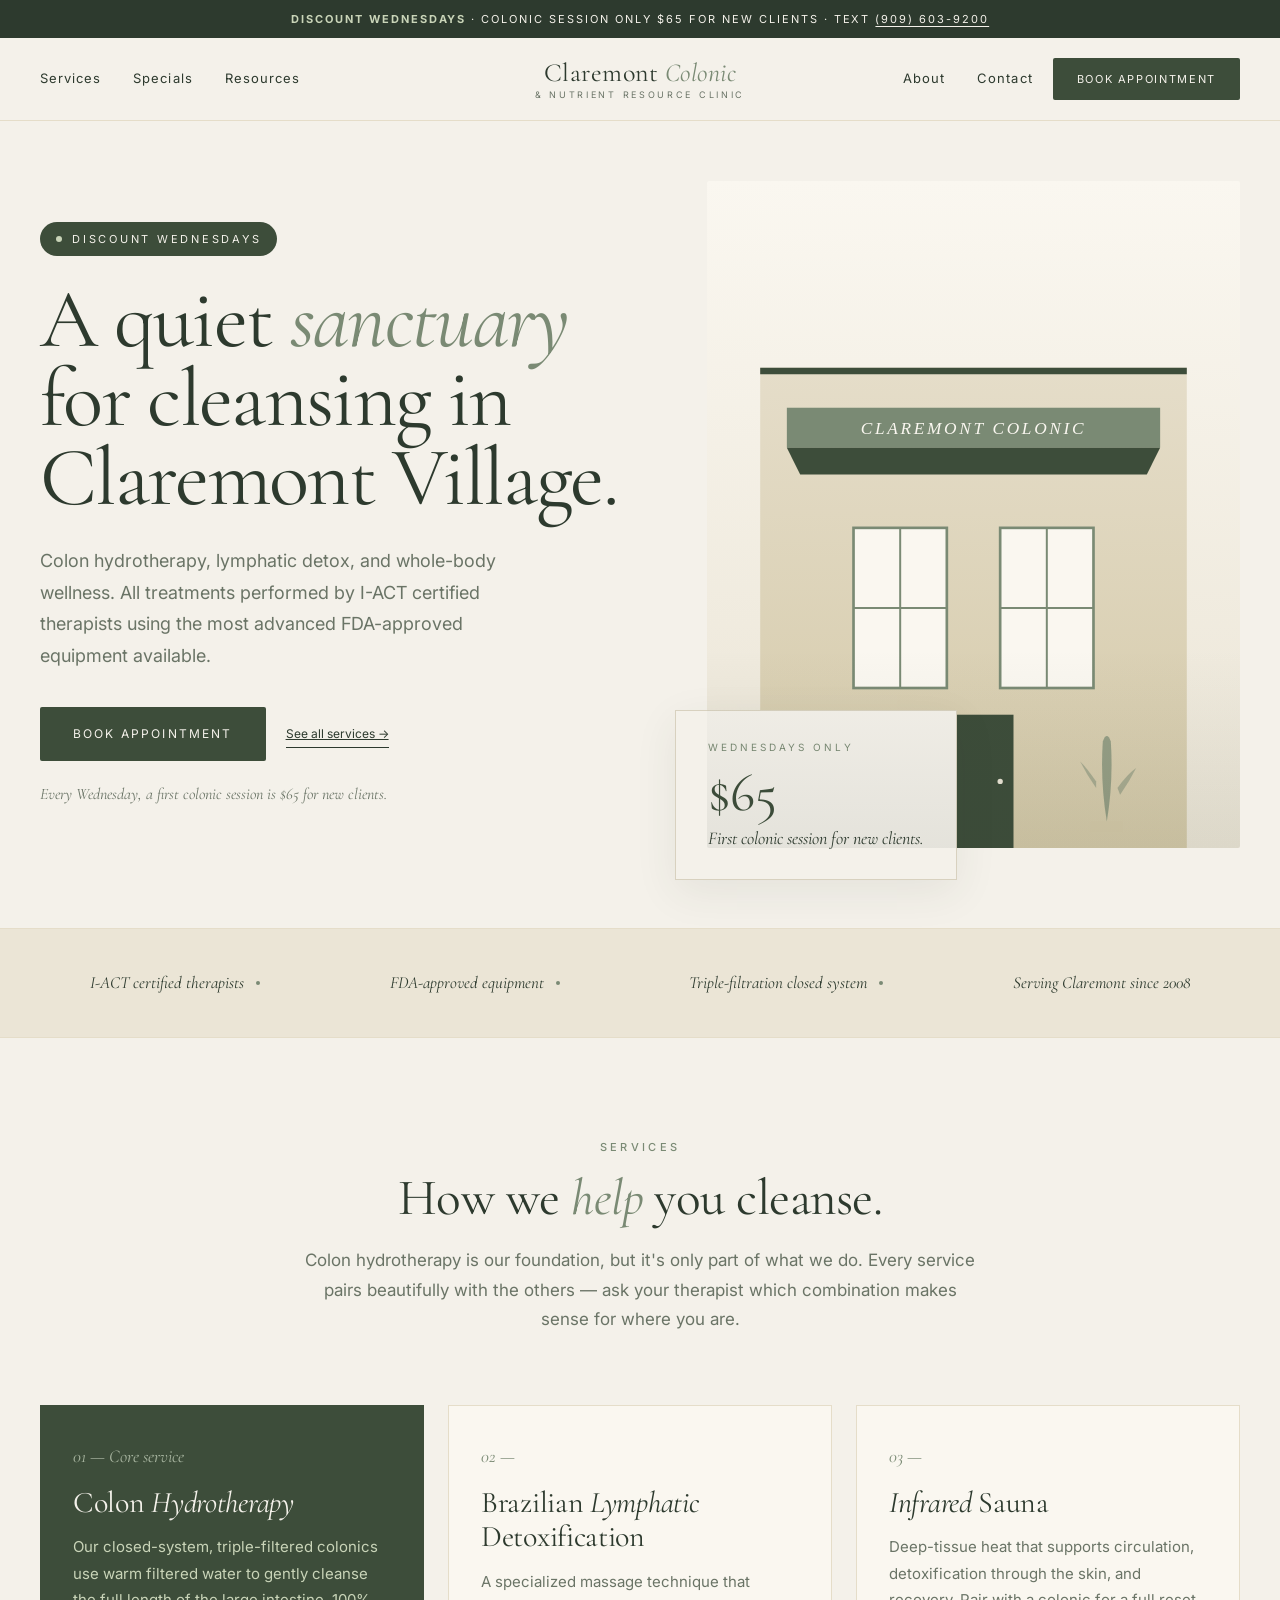
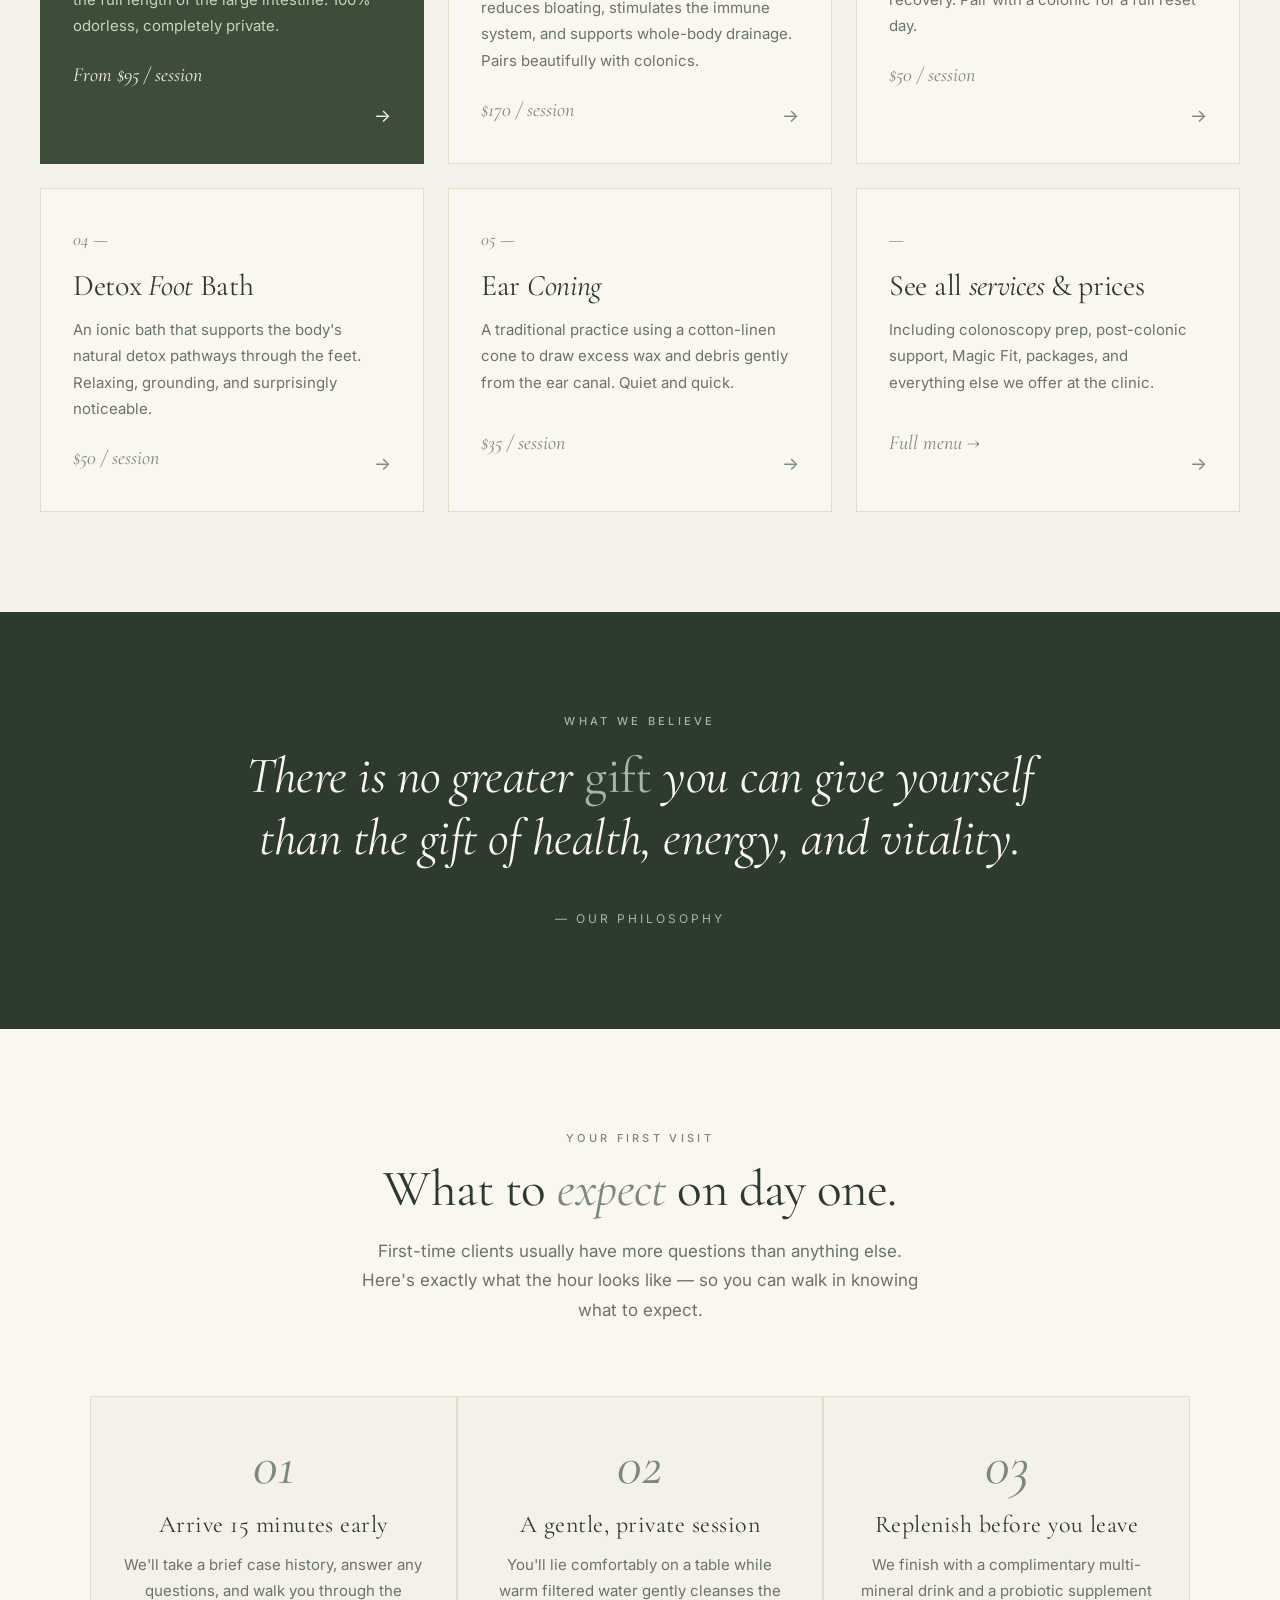
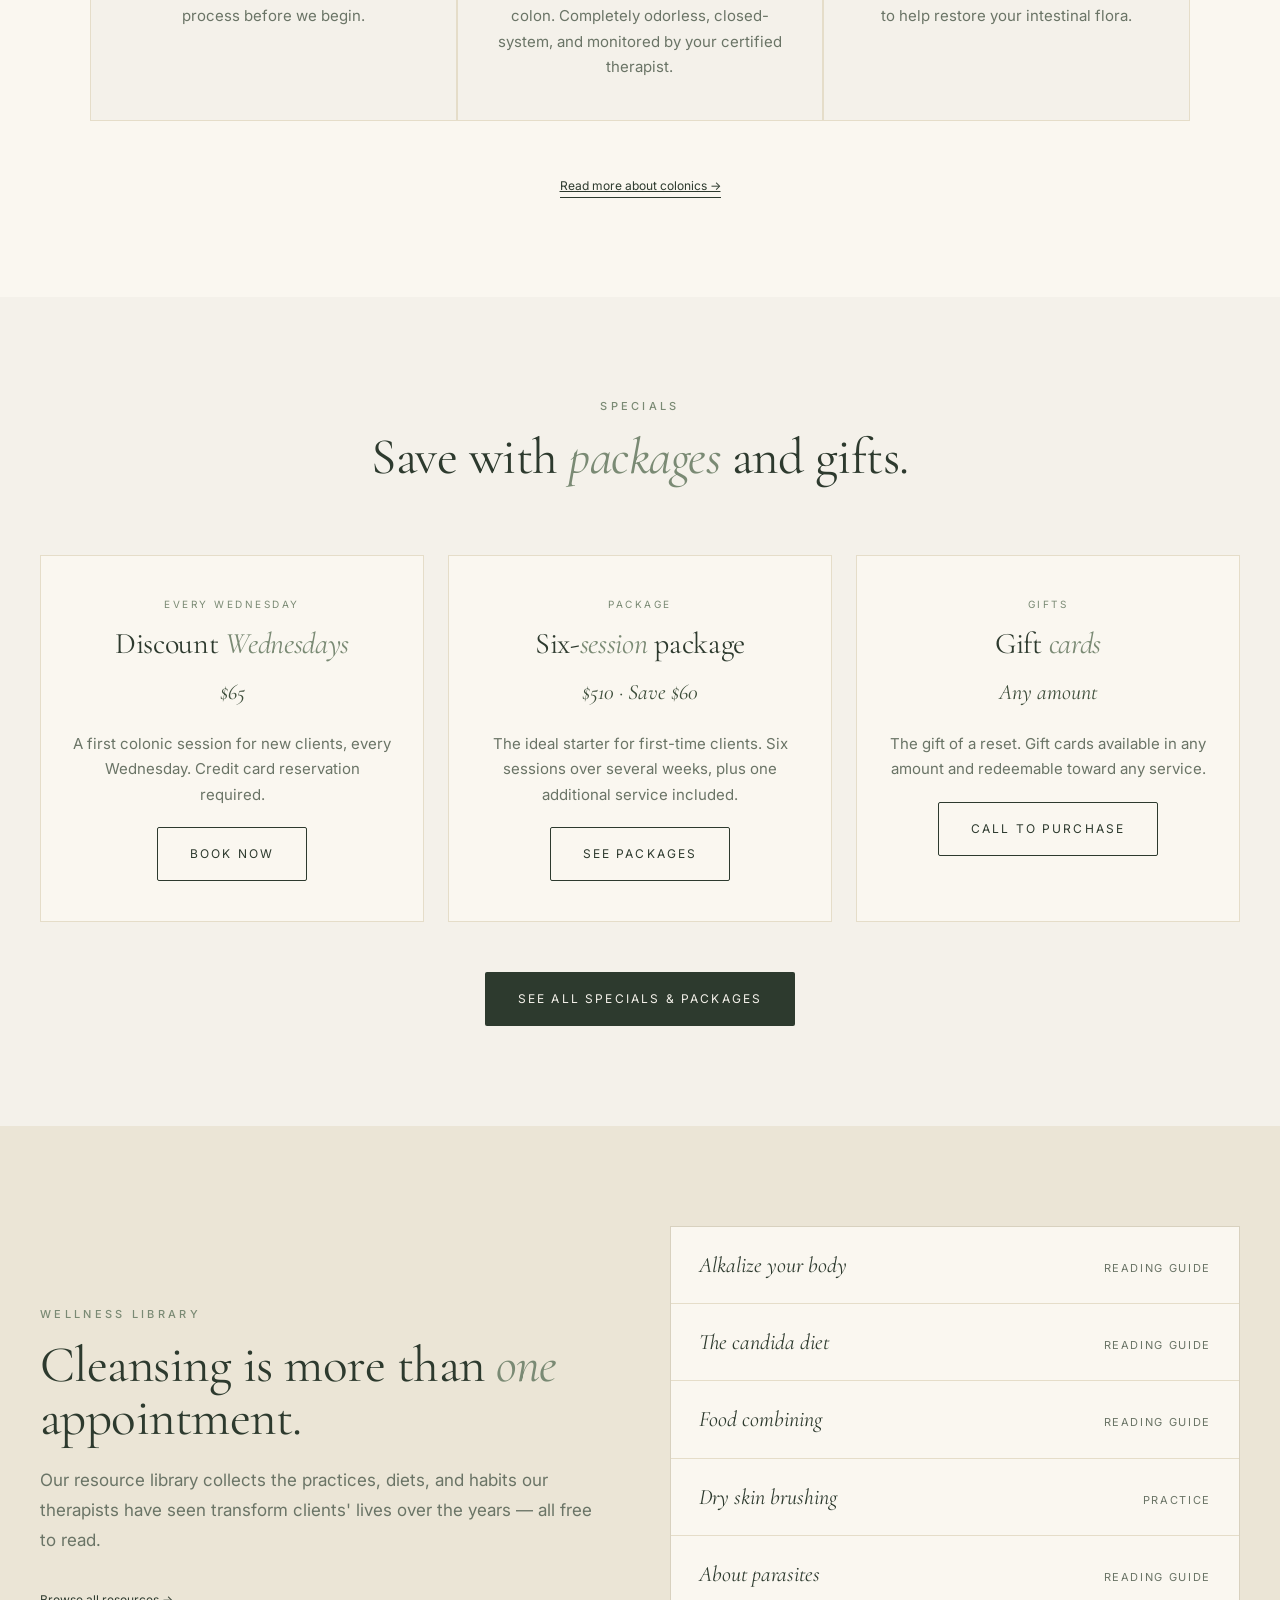
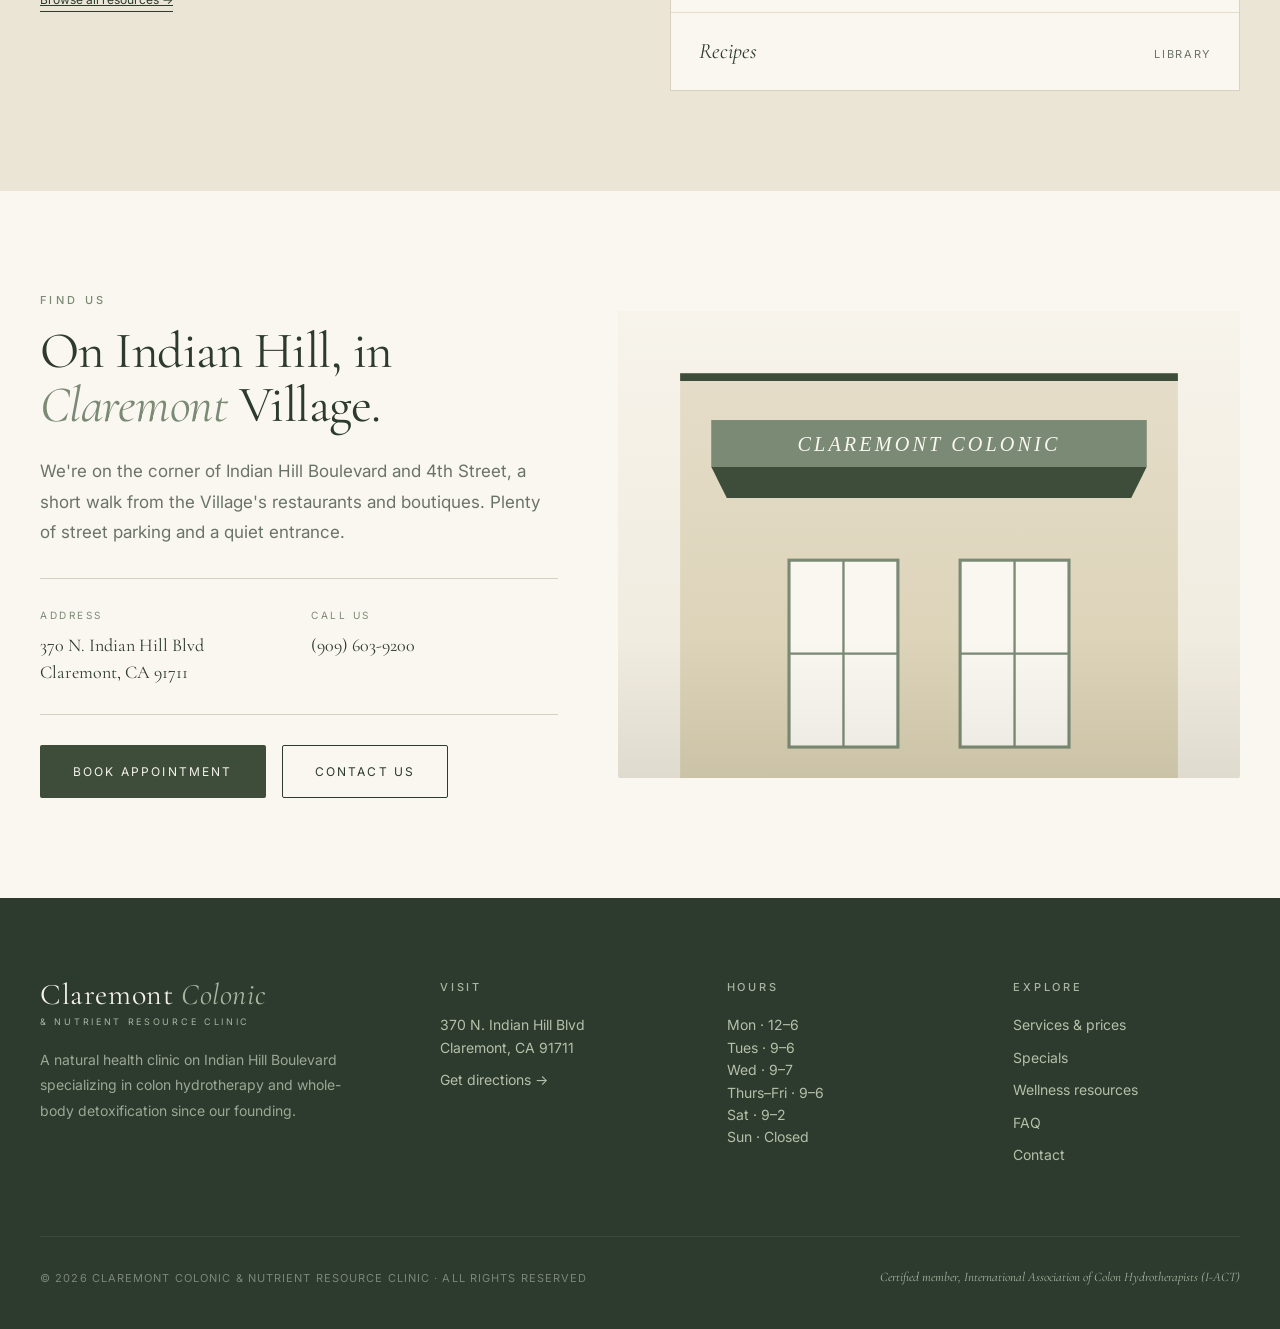
==== commit 2da05b97: "Add files via upload" ====
--- a/index.html
+++ b/index.html
@@ -252,49 +252,58 @@
   .expect {
     background: var(--cream-light);
   }
-  .expect-grid {
+  .expect-inner {
+    max-width: 1100px;
+    margin: 0 auto;
+  }
+  .expect-head {
+    text-align: center;
+    max-width: 560px;
+    margin: 0 auto 70px;
+  }
+  .expect-head h2 em { font-style: italic; color: var(--sage-deep); }
+  .expect-head p {
+    margin-top: 20px;
+    color: var(--muted);
+    font-size: 17px;
+    line-height: 1.75;
+  }
+  .expect-flow {
     display: grid;
-    grid-template-columns: 1fr 1.2fr;
-    gap: 80px;
-    align-items: center;
-    max-width: 1200px;
-    margin: 0 auto;
-  }
-  .expect-img {
-    aspect-ratio: 4/5;
-    border-radius: 2px;
-  }
-  .expect-text h2 {
-    margin-bottom: 24px;
-  }
-  .expect-text h2 em { font-style: italic; color: var(--sage-deep); }
-  .expect-step {
-    display: grid;
-    grid-template-columns: 48px 1fr;
-    gap: 20px;
-    padding: 24px 0;
-    border-bottom: 1px solid var(--border-light);
-  }
-  .expect-step:last-child { border-bottom: none; }
-  .expect-step .n {
-    font-family: 'Cormorant Garamond', serif;
-    font-style: italic;
-    font-size: 32px;
+    grid-template-columns: repeat(3, 1fr);
+    gap: 2px;
+    background: var(--border-light);
+    border: 1px solid var(--border-light);
+    margin-bottom: 50px;
+  }
+  .expect-step-card {
+    background: var(--cream);
+    padding: 40px 32px;
+    text-align: center;
+    position: relative;
+  }
+  .expect-step-card .n {
+    font-family: 'Cormorant Garamond', serif;
+    font-style: italic;
+    font-size: 56px;
     color: var(--sage-deep);
     line-height: 1;
-  }
-  .expect-step h4 {
-    font-family: 'Cormorant Garamond', serif;
-    font-size: 22px;
+    margin-bottom: 16px;
+    display: block;
+  }
+  .expect-step-card h4 {
+    font-family: 'Cormorant Garamond', serif;
+    font-size: 24px;
     font-weight: 400;
-    margin-bottom: 6px;
+    margin-bottom: 12px;
     color: var(--forest-dark);
   }
-  .expect-step p {
+  .expect-step-card p {
     font-size: 15px;
     line-height: 1.7;
     color: var(--muted);
   }
+  .expect-bottom { text-align: center; }
 
   /* === SPECIALS TEASER === */
   .specials {
@@ -434,7 +443,8 @@
   }
 
   @media (max-width: 900px) {
-    .hero-grid, .expect-grid, .resources-grid, .location-grid { grid-template-columns: 1fr; gap: 50px; }
+    .hero-grid, .resources-grid, .location-grid { grid-template-columns: 1fr; gap: 50px; }
+    .expect-flow { grid-template-columns: 1fr; }
     .hero-deal { position: static; margin-top: -20px; }
     .services-grid, .specials-grid { grid-template-columns: 1fr; }
     .trust-item { font-size: 15px; }
@@ -552,33 +562,31 @@
 
 <!-- WHAT TO EXPECT -->
 <section class="expect">
-  <div class="expect-grid">
-    <div class="expect-img img-slot clean-linen"></div>
-    <div class="expect-text">
+  <div class="expect-inner">
+    <div class="expect-head">
       <div class="eyebrow">Your first visit</div>
       <h2>What to <em>expect</em> on day one.</h2>
-      <div class="expect-step">
-        <div class="n">01</div>
-        <div>
-          <h4>Arrive 15 minutes early</h4>
-          <p>We'll take a brief case history, answer any questions, and walk you through the process before we begin.</p>
-        </div>
-      </div>
-      <div class="expect-step">
-        <div class="n">02</div>
-        <div>
-          <h4>A gentle, private session</h4>
-          <p>You'll lie comfortably on a table while warm filtered water gently cleanses the colon. The entire process is odorless, closed-system, and monitored by your certified therapist.</p>
-        </div>
-      </div>
-      <div class="expect-step">
-        <div class="n">03</div>
-        <div>
-          <h4>Replenish before you leave</h4>
-          <p>We finish with a complimentary multi-mineral drink and a probiotic supplement to help restore your intestinal flora.</p>
-        </div>
-      </div>
-      <a href="service-colonics.html" class="cta-ghost" style="margin-top: 24px; display: inline-block;">Read more about colonics →</a>
+      <p>First-time clients usually have more questions than anything else. Here's exactly what the hour looks like — so you can walk in knowing what to expect.</p>
+    </div>
+    <div class="expect-flow">
+      <div class="expect-step-card">
+        <span class="n">01</span>
+        <h4>Arrive 15 minutes early</h4>
+        <p>We'll take a brief case history, answer any questions, and walk you through the process before we begin.</p>
+      </div>
+      <div class="expect-step-card">
+        <span class="n">02</span>
+        <h4>A gentle, private session</h4>
+        <p>You'll lie comfortably on a table while warm filtered water gently cleanses the colon. Completely odorless, closed-system, and monitored by your certified therapist.</p>
+      </div>
+      <div class="expect-step-card">
+        <span class="n">03</span>
+        <h4>Replenish before you leave</h4>
+        <p>We finish with a complimentary multi-mineral drink and a probiotic supplement to help restore your intestinal flora.</p>
+      </div>
+    </div>
+    <div class="expect-bottom">
+      <a href="service-colonics.html" class="cta-ghost">Read more about colonics →</a>
     </div>
   </div>
 </section>
--- a/shared.css
+++ b/shared.css
@@ -265,42 +265,81 @@
 .page-header h1 em { font-style: italic; color: var(--sage-deep); }
 .page-header p { max-width: 620px; margin: 0 auto; color: var(--muted); font-size: 17px; line-height: 1.7; }
 
-/* Photo slots — real imagery via CCNRC's current site + backup CDN */
+/* Illustration slots — inline SVG, zero external dependencies
+   Each illustration is a custom piece of editorial art that matches
+   the sage/cream palette. No photos, no broken images, no hotlinking. */
 .img-slot {
   position: relative;
   overflow: hidden;
   background-size: cover;
   background-position: center;
-  background-color: var(--sage);
+  background-repeat: no-repeat;
+  background-color: var(--cream-deep);
 }
 .img-slot::before {
   content: '';
   position: absolute;
   inset: 0;
-  background: linear-gradient(180deg, rgba(45,58,46,0) 60%, rgba(45,58,46,0.15));
+  background: linear-gradient(180deg, rgba(45,58,46,0) 70%, rgba(45,58,46,0.08));
   pointer-events: none;
   z-index: 1;
 }
+
+/* 1. BUILDING — minimalist storefront illustration
+   Claremont Village feel: awning, door, two windows, small plant, sign */
 .img-slot.building {
-  background-image: url('https://claremontcoloniccenter.com/wp-content/uploads/buldg-1.jpg');
-}
+  background-color: #ebe5d6;
+  background-image: url("data:image/svg+xml;utf8,<svg xmlns='http://www.w3.org/2000/svg' viewBox='0 0 400 500' preserveAspectRatio='xMidYMid slice'><defs><linearGradient id='sky' x1='0' y1='0' x2='0' y2='1'><stop offset='0' stop-color='%23faf7f0'/><stop offset='1' stop-color='%23ebe5d6'/></linearGradient><linearGradient id='facade' x1='0' y1='0' x2='0' y2='1'><stop offset='0' stop-color='%23e5ddc9'/><stop offset='1' stop-color='%23d4c9a8'/></linearGradient></defs><rect width='400' height='500' fill='url(%23sky)'/><rect x='40' y='140' width='320' height='360' fill='url(%23facade)'/><path d='M 40 140 L 360 140 L 360 145 L 40 145 Z' fill='%233d4d3a'/><rect x='60' y='170' width='280' height='30' fill='%237a8a74'/><path d='M 60 200 L 340 200 L 330 220 L 70 220 Z' fill='%233d4d3a'/><rect x='110' y='260' width='70' height='120' fill='%23faf7f0' stroke='%237a8a74' stroke-width='2'/><line x1='145' y1='260' x2='145' y2='380' stroke='%237a8a74' stroke-width='1.5'/><line x1='110' y1='320' x2='180' y2='320' stroke='%237a8a74' stroke-width='1.5'/><rect x='220' y='260' width='70' height='120' fill='%23faf7f0' stroke='%237a8a74' stroke-width='2'/><line x1='255' y1='260' x2='255' y2='380' stroke='%237a8a74' stroke-width='1.5'/><line x1='220' y1='320' x2='290' y2='320' stroke='%237a8a74' stroke-width='1.5'/><rect x='170' y='400' width='60' height='100' fill='%233d4d3a'/><circle cx='220' cy='450' r='2' fill='%23ebe5d6'/><g transform='translate(300,420)'><path d='M 0 60 Q -5 30 -3 0 Q 0 -8 3 0 Q 5 30 0 60' fill='%237a8a74' opacity='0.7'/><path d='M -8 30 Q -15 20 -20 15 Q -15 25 -8 35' fill='%237a8a74' opacity='0.5'/><path d='M 8 35 Q 15 25 22 20 Q 17 30 10 40' fill='%237a8a74' opacity='0.5'/><rect x='-12' y='60' width='24' height='8' fill='%23d4c9a8'/></g><text x='200' y='190' text-anchor='middle' font-family='serif' font-style='italic' font-size='13' fill='%23faf7f0' letter-spacing='2'>CLAREMONT COLONIC</text></svg>");
+}
+
+/* 2. GIFT CARD — elegant envelope with ribbon  */
 .img-slot.giftcard {
-  background-image: url('https://claremontcoloniccenter.com/wp-content/uploads/GC.png');
-  background-color: var(--cream-deep);
+  background-color: #ebe5d6;
+  background-image: url("data:image/svg+xml;utf8,<svg xmlns='http://www.w3.org/2000/svg' viewBox='0 0 400 500' preserveAspectRatio='xMidYMid slice'><defs><linearGradient id='bg2' x1='0' y1='0' x2='0' y2='1'><stop offset='0' stop-color='%23faf7f0'/><stop offset='1' stop-color='%23ebe5d6'/></linearGradient></defs><rect width='400' height='500' fill='url(%23bg2)'/><g transform='translate(200 250) rotate(-4)'><rect x='-120' y='-80' width='240' height='160' fill='%23faf7f0' stroke='%237a8a74' stroke-width='1.5' rx='2'/><rect x='-120' y='-80' width='240' height='160' fill='none' stroke='%233d4d3a' stroke-width='0.5' stroke-dasharray='2 3' transform='translate(4 4)'/><line x1='-120' y1='-80' x2='0' y2='0' stroke='%237a8a74' stroke-width='1'/><line x1='120' y1='-80' x2='0' y2='0' stroke='%237a8a74' stroke-width='1'/><text x='0' y='-25' text-anchor='middle' font-family='serif' font-style='italic' font-size='22' fill='%233d4d3a'>a gift</text><text x='0' y='5' text-anchor='middle' font-family='serif' font-size='10' letter-spacing='3' fill='%237a8a74'>OF HEALTH</text><line x1='-40' y1='20' x2='40' y2='20' stroke='%23b5724f' stroke-width='1'/><text x='0' y='50' text-anchor='middle' font-family='serif' font-style='italic' font-size='11' fill='%23b5724f'>Claremont Colonic</text></g><rect x='195' y='170' width='10' height='170' fill='%23b5724f' transform='rotate(-4 200 255)'/><path d='M 180 170 L 220 170 L 210 185 L 200 175 L 190 185 Z' fill='%23b5724f' transform='rotate(-4 200 175)'/></svg>");
   background-size: contain;
   background-repeat: no-repeat;
-}
+  background-position: center;
+}
+
+/* 3. WELLNESS PORTRAIT — abstract curves suggesting water, rest  */
 .img-slot.soft-portrait {
-  background: linear-gradient(135deg, #c9d4b8 0%, #a8b5a0 55%, #7a8a74 100%);
-}
+  background-color: #c9d4b8;
+  background-image: url("data:image/svg+xml;utf8,<svg xmlns='http://www.w3.org/2000/svg' viewBox='0 0 400 500' preserveAspectRatio='xMidYMid slice'><defs><linearGradient id='sg' x1='0' y1='0' x2='0' y2='1'><stop offset='0' stop-color='%23ebe5d6'/><stop offset='0.5' stop-color='%23c9d4b8'/><stop offset='1' stop-color='%237a8a74'/></linearGradient></defs><rect width='400' height='500' fill='url(%23sg)'/><g opacity='0.55'><ellipse cx='200' cy='180' rx='130' ry='30' fill='none' stroke='%23faf7f0' stroke-width='1'/><ellipse cx='200' cy='220' rx='160' ry='36' fill='none' stroke='%23faf7f0' stroke-width='1'/><ellipse cx='200' cy='270' rx='180' ry='42' fill='none' stroke='%23faf7f0' stroke-width='1'/><ellipse cx='200' cy='330' rx='195' ry='48' fill='none' stroke='%23faf7f0' stroke-width='1'/><ellipse cx='200' cy='400' rx='205' ry='55' fill='none' stroke='%23faf7f0' stroke-width='1'/></g><g transform='translate(200 150)'><circle cx='0' cy='0' r='60' fill='%23faf7f0' opacity='0.25'/><circle cx='0' cy='0' r='30' fill='%23faf7f0' opacity='0.4'/></g></svg>");
+}
+
+/* 4. CLEAN LINEN — soft botanical / eucalyptus branches composition
+   Used for "what to expect" section — conveys calm, treatment space */
 .img-slot.clean-linen {
-  background: linear-gradient(180deg, #faf7f0 0%, #ebe5d6 60%, #c9d4b8 100%);
-}
+  background-color: #faf7f0;
+  background-image: url("data:image/svg+xml;utf8,<svg xmlns='http://www.w3.org/2000/svg' viewBox='0 0 400 500' preserveAspectRatio='xMidYMid slice'><defs><linearGradient id='lg' x1='0' y1='0' x2='0' y2='1'><stop offset='0' stop-color='%23faf7f0'/><stop offset='1' stop-color='%23ebe5d6'/></linearGradient></defs><rect width='400' height='500' fill='url(%23lg)'/><g transform='translate(80 70)' opacity='0.85'><path d='M 0 0 Q 40 80 90 160 Q 130 240 160 340' stroke='%237a8a74' stroke-width='1.5' fill='none'/><g fill='%237a8a74'><ellipse cx='20' cy='30' rx='9' ry='16' transform='rotate(-30 20 30)'/><ellipse cx='40' cy='65' rx='10' ry='18' transform='rotate(20 40 65)'/><ellipse cx='62' cy='100' rx='10' ry='18' transform='rotate(-40 62 100)'/><ellipse cx='85' cy='145' rx='11' ry='19' transform='rotate(15 85 145)'/><ellipse cx='105' cy='185' rx='11' ry='19' transform='rotate(-35 105 185)'/><ellipse cx='125' cy='225' rx='11' ry='20' transform='rotate(20 125 225)'/><ellipse cx='140' cy='265' rx='11' ry='20' transform='rotate(-30 140 265)'/><ellipse cx='155' cy='305' rx='10' ry='18' transform='rotate(15 155 305)'/><ellipse cx='165' cy='340' rx='10' ry='17' transform='rotate(-25 165 340)'/></g></g><g transform='translate(310 110)' opacity='0.6'><path d='M 0 0 Q -30 60 -70 130 Q -100 200 -120 280' stroke='%23a8b5a0' stroke-width='1.5' fill='none'/><g fill='%23a8b5a0'><ellipse cx='-15' cy='30' rx='8' ry='14' transform='rotate(35 -15 30)'/><ellipse cx='-32' cy='60' rx='9' ry='16' transform='rotate(-20 -32 60)'/><ellipse cx='-50' cy='95' rx='9' ry='16' transform='rotate(40 -50 95)'/><ellipse cx='-68' cy='130' rx='9' ry='16' transform='rotate(-25 -68 130)'/><ellipse cx='-85' cy='170' rx='9' ry='17' transform='rotate(35 -85 170)'/><ellipse cx='-100' cy='210' rx='9' ry='17' transform='rotate(-20 -100 210)'/><ellipse cx='-113' cy='250' rx='9' ry='16' transform='rotate(30 -113 250)'/></g></g><g transform='translate(200 400)'><ellipse cx='0' cy='0' rx='85' ry='14' fill='%23d4c9a8' opacity='0.8'/><ellipse cx='0' cy='-3' rx='75' ry='10' fill='%23e5ddc9'/><rect x='-22' y='-40' width='44' height='37' fill='%23faf7f0' stroke='%237a8a74' stroke-width='1'/><path d='M -22 -40 Q 0 -60 22 -40' fill='none' stroke='%237a8a74' stroke-width='1'/></g></svg>");
+}
+
+/* 5. HERB GARDEN — for dark blocks, deep green with organic pattern  */
 .img-slot.herb-garden {
-  background: linear-gradient(135deg, #7a8a74 0%, #3d4d3a 60%, #2d3a2e 100%);
-}
+  background-color: #3d4d3a;
+  background-image: url("data:image/svg+xml;utf8,<svg xmlns='http://www.w3.org/2000/svg' viewBox='0 0 400 500' preserveAspectRatio='xMidYMid slice'><defs><linearGradient id='dk' x1='0' y1='0' x2='0' y2='1'><stop offset='0' stop-color='%233d4d3a'/><stop offset='1' stop-color='%232d3a2e'/></linearGradient></defs><rect width='400' height='500' fill='url(%23dk)'/><g stroke='%237a8a74' fill='none' stroke-width='1' opacity='0.4'><path d='M 50 450 Q 70 350 60 220 Q 55 100 80 30'/><path d='M 60 220 Q 90 200 120 180'/><path d='M 60 180 Q 30 150 20 120'/><path d='M 65 130 Q 100 110 140 100'/><path d='M 150 450 Q 170 340 160 200 Q 155 80 180 20'/><path d='M 160 250 Q 190 220 220 200'/><path d='M 160 180 Q 125 145 110 120'/><path d='M 250 450 Q 270 360 260 230 Q 255 110 280 40'/><path d='M 260 250 Q 290 220 320 200'/><path d='M 260 200 Q 225 165 210 140'/><path d='M 350 450 Q 370 350 360 220 Q 355 100 380 30'/><path d='M 360 230 Q 380 200 395 180'/></g><g fill='%237a8a74' opacity='0.3'><circle cx='60' cy='100' r='6'/><circle cx='80' cy='30' r='5'/><circle cx='160' cy='80' r='5'/><circle cx='180' cy='20' r='6'/><circle cx='260' cy='110' r='5'/><circle cx='280' cy='40' r='6'/><circle cx='360' cy='100' r='5'/><circle cx='380' cy='30' r='6'/><circle cx='120' cy='180' r='4'/><circle cx='220' cy='200' r='4'/><circle cx='320' cy='200' r='4'/></g></svg>");
+}
+
+/* 6. WARM CREAM — abstract soft composition for supplementary images */
 .img-slot.warm-cream {
-  background: linear-gradient(135deg, #ebe5d6 0%, #d4c7a8 60%, #a8957a 100%);
+  background-color: #ebe5d6;
+  background-image: url("data:image/svg+xml;utf8,<svg xmlns='http://www.w3.org/2000/svg' viewBox='0 0 400 500' preserveAspectRatio='xMidYMid slice'><defs><linearGradient id='wc' x1='0' y1='0' x2='1' y2='1'><stop offset='0' stop-color='%23faf7f0'/><stop offset='1' stop-color='%23d4c9a8'/></linearGradient></defs><rect width='400' height='500' fill='url(%23wc)'/><circle cx='140' cy='180' r='90' fill='%23ebe5d6' opacity='0.6'/><circle cx='270' cy='320' r='120' fill='%23c9d4b8' opacity='0.4'/><circle cx='200' cy='250' r='60' fill='%23faf7f0' opacity='0.7'/><g opacity='0.3' stroke='%237a8a74' fill='none' stroke-width='1'><circle cx='200' cy='250' r='110'/><circle cx='200' cy='250' r='140'/><circle cx='200' cy='250' r='170'/></g></svg>");
+}
+
+/* 7. EARCANDLE — flame/cone motif (service-specific) */
+.img-slot.earcandle {
+  background-color: #ebe5d6;
+  background-image: url("data:image/svg+xml;utf8,<svg xmlns='http://www.w3.org/2000/svg' viewBox='0 0 400 500' preserveAspectRatio='xMidYMid slice'><rect width='400' height='500' fill='%23ebe5d6'/><g transform='translate(200 280)'><path d='M -25 80 L 25 80 L 10 -60 L -10 -60 Z' fill='%23faf7f0' stroke='%237a8a74' stroke-width='1.5'/><path d='M -10 -60 Q 0 -80 10 -60' fill='%23b5724f' opacity='0.7'/><path d='M 0 -65 Q -5 -100 0 -130 Q 5 -100 0 -65' fill='%23b5724f' opacity='0.5'/></g></svg>");
+}
+
+/* 8. FOOTBATH — water ripples motif */
+.img-slot.footbath {
+  background-color: #c9d4b8;
+  background-image: url("data:image/svg+xml;utf8,<svg xmlns='http://www.w3.org/2000/svg' viewBox='0 0 400 500' preserveAspectRatio='xMidYMid slice'><defs><linearGradient id='fb' x1='0' y1='0' x2='0' y2='1'><stop offset='0' stop-color='%23ebe5d6'/><stop offset='1' stop-color='%23a8b5a0'/></linearGradient></defs><rect width='400' height='500' fill='url(%23fb)'/><g transform='translate(200 280)' opacity='0.6' stroke='%23faf7f0' fill='none' stroke-width='1.5'><circle cx='0' cy='0' r='30'/><circle cx='0' cy='0' r='60'/><circle cx='0' cy='0' r='95'/><circle cx='0' cy='0' r='135'/><circle cx='0' cy='0' r='180'/></g></svg>");
+}
+.img-slot.footbath-alt {
+  background-color: #a8b5a0;
+  background-image: url("data:image/svg+xml;utf8,<svg xmlns='http://www.w3.org/2000/svg' viewBox='0 0 400 500' preserveAspectRatio='xMidYMid slice'><rect width='400' height='500' fill='%23a8b5a0'/><g stroke='%23faf7f0' fill='none' stroke-width='1' opacity='0.4'><path d='M 0 100 Q 100 80 200 100 T 400 100'/><path d='M 0 150 Q 100 130 200 150 T 400 150'/><path d='M 0 200 Q 100 180 200 200 T 400 200'/><path d='M 0 250 Q 100 230 200 250 T 400 250'/><path d='M 0 300 Q 100 280 200 300 T 400 300'/><path d='M 0 350 Q 100 330 200 350 T 400 350'/><path d='M 0 400 Q 100 380 200 400 T 400 400'/></g></svg>");
 }
 
 /* Mobile drawer */
